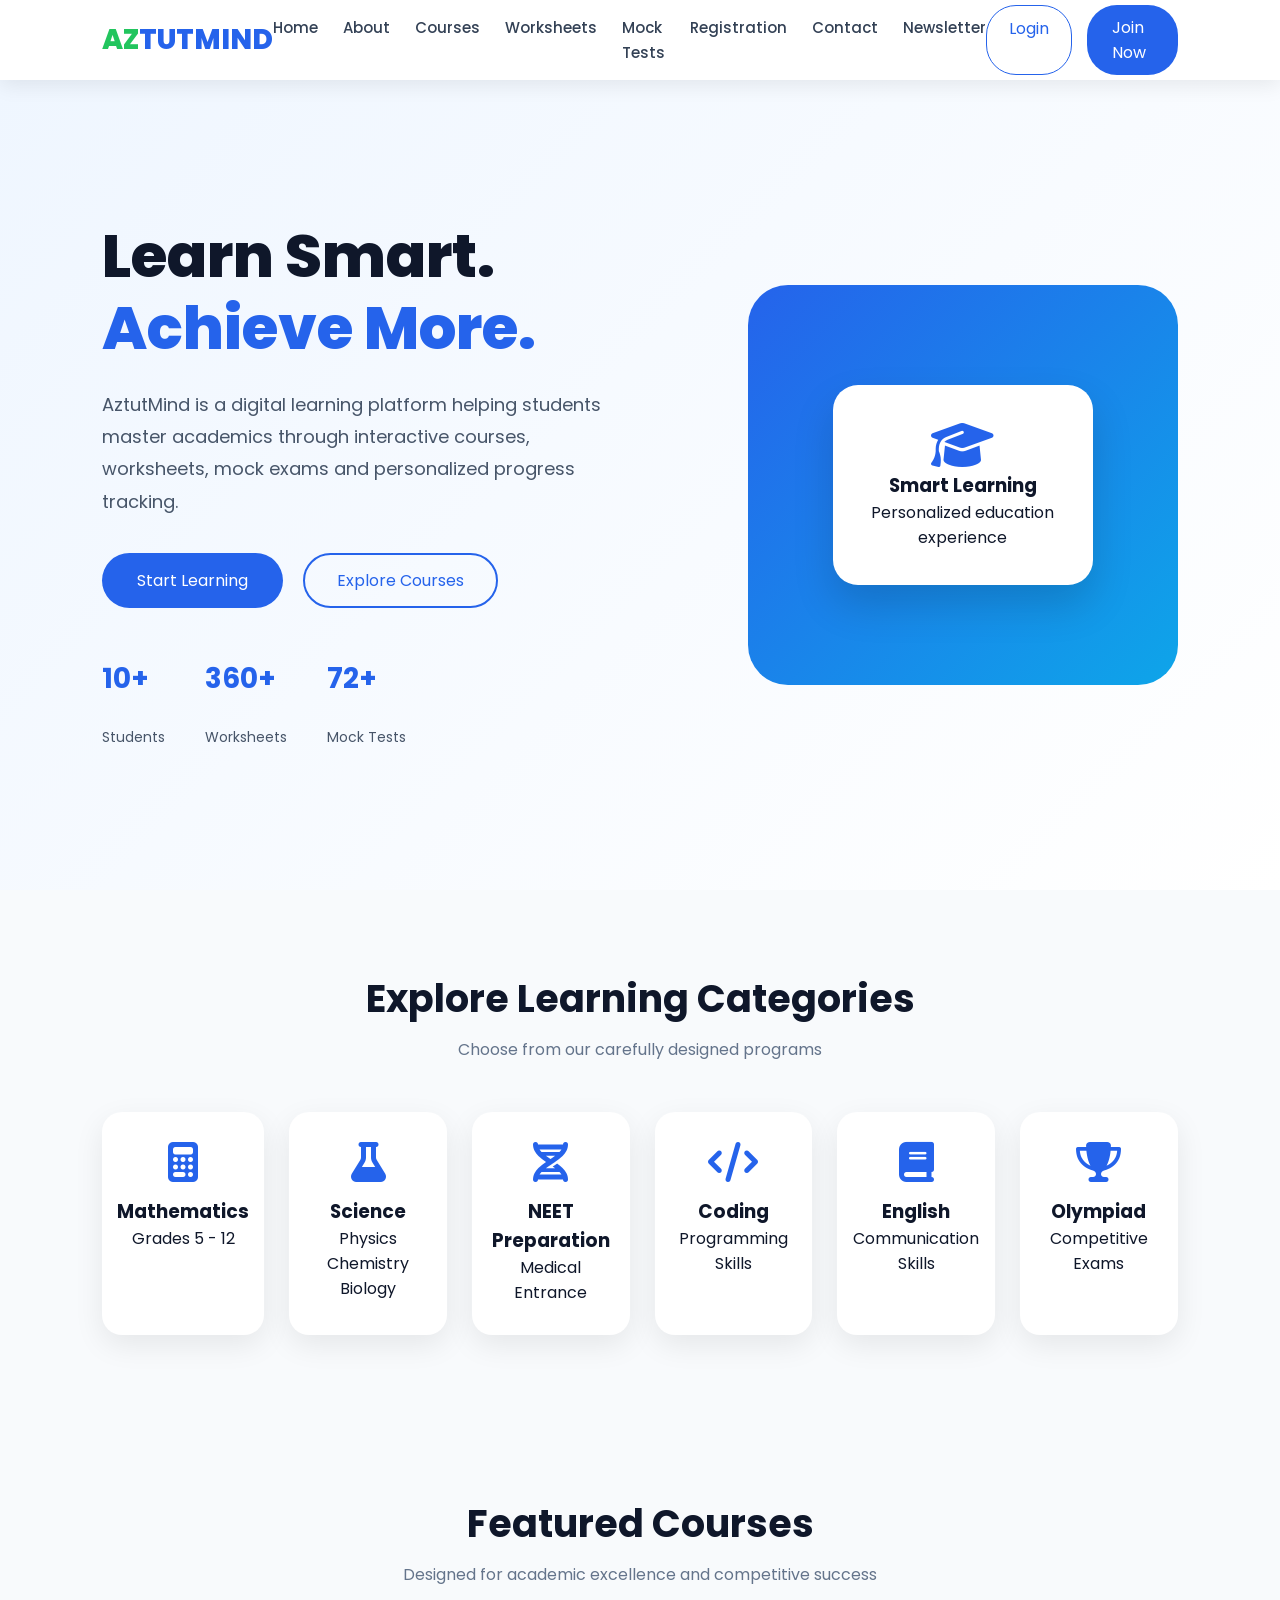
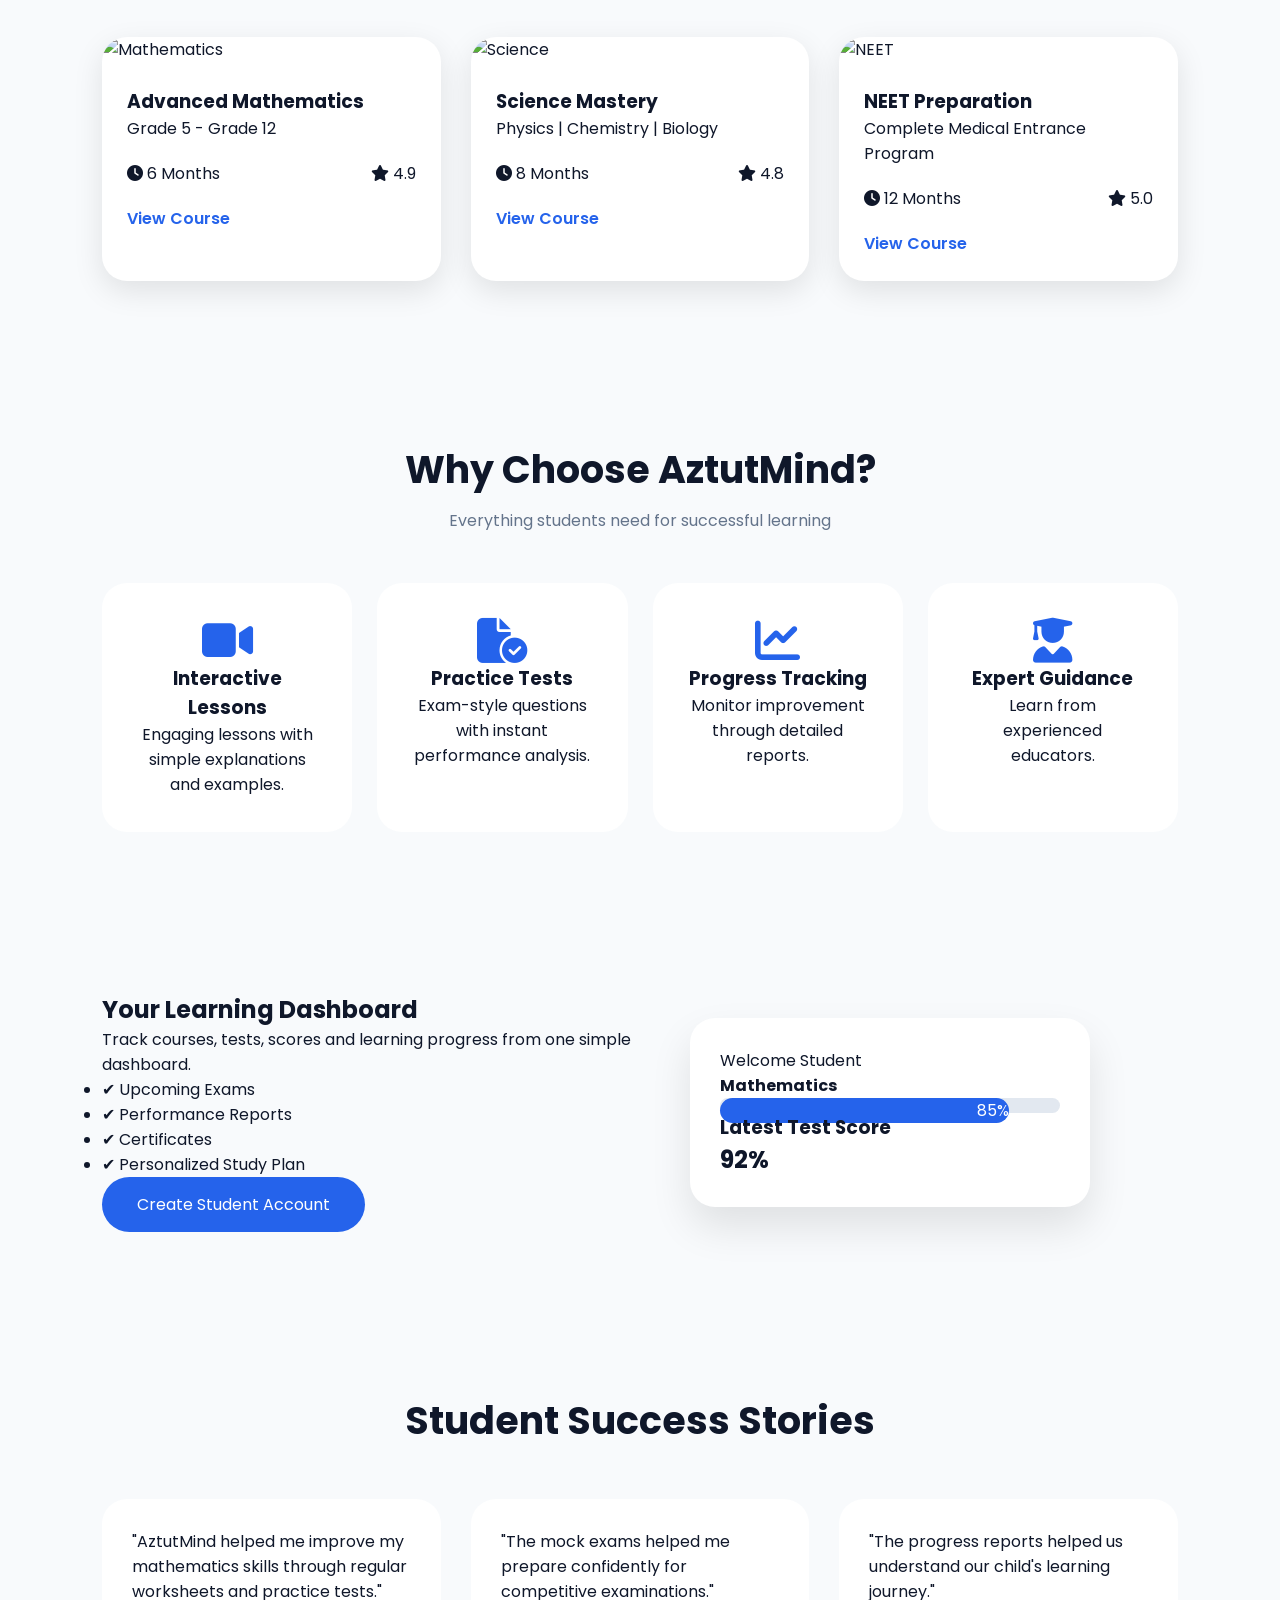
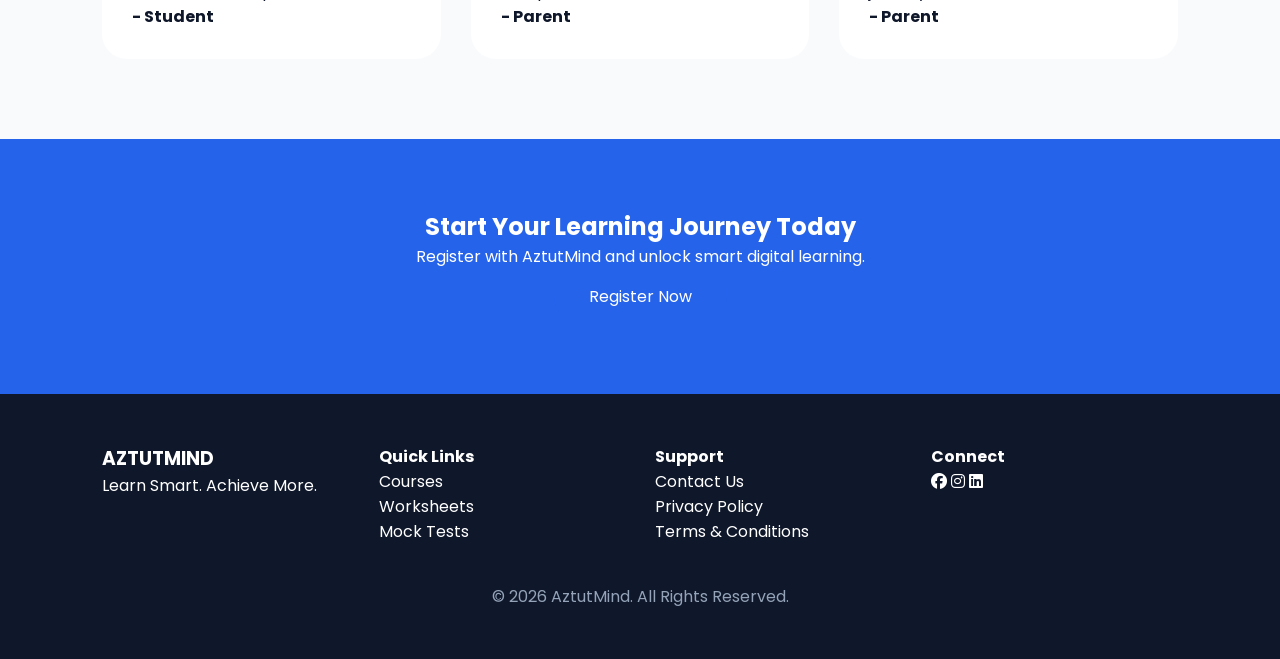
==== index.html @ 38a1284e "Update index.html" ====
<!DOCTYPE html>
<html lang="en">

<head>

<meta charset="UTF-8">
<meta name="viewport" content="width=device-width, initial-scale=1.0">

<title>AztutMind | Learn Smart. Achieve More.</title>

<link rel="stylesheet" href="css/style.css">
<link rel="stylesheet" href="css/responsive.css">

<link href="https://fonts.googleapis.com/css2?family=Poppins:wght@300;400;500;600;700;800&display=swap" rel="stylesheet">

<link rel="stylesheet" 
href="https://cdnjs.cloudflare.com/ajax/libs/font-awesome/6.5.0/css/all.min.css">

</head>


<body>


<!-- ================= NAVIGATION ================= -->


<header class="navbar">

<div class="logo">

<span>AZ</span>TUTMIND

</div>


<nav>

<ul>

<li><a href="index.html">Home</a></li>

<li><a href="about.html">About</a></li>

<li><a href="courses.html">Courses</a></li>

<li><a href="worksheets.html">Worksheets</a></li>

<li><a href="mocktests.html">Mock Tests</a></li>

<li><a href="student_registration_form.html">Registration</a></li>

<li><a href="contact.html">Contact</a></li>

<li><a href="newsletter.html">Newsletter</a></li>

</ul>

</nav>


<div class="nav-buttons">

<a href="login.html" class="login">
Login
</a>

<a href="student_registration_form.html" class="register">
Join Now
</a>

</div>


</header>



<!-- ================= HERO SECTION ================= -->


<section class="hero">


<div class="hero-content">


<h1>

Learn Smart.<br>

<span>Achieve More.</span>

</h1>


<p>

AztutMind is a digital learning platform helping students
master academics through interactive courses, worksheets,
mock exams and personalized progress tracking.

</p>



<div class="hero-buttons">

<a href="student_registration_form.html" class="primary-btn">

Start Learning

</a>


<a href="courses.html" class="secondary-btn">

Explore Courses

</a>


</div>


<div class="achievement">


<div>

<h3>10,000+</h3>

<p>Students</p>

</div>


<div>

<h3>500+</h3>

<p>Worksheets</p>

</div>


<div>

<h3>100+</h3>

<p>Mock Tests</p>

</div>


</div>


</div>



<div class="hero-image">


<div class="student-card">


<i class="fa-solid fa-graduation-cap"></i>

<h3>

Smart Learning

</h3>


<p>

Personalized education experience

</p>


</div>



<div class="circle">


</div>



</div>


</section>





<!-- ================= CATEGORIES ================= -->


<section class="categories">


<div class="section-title">


<h2>

Explore Learning Categories

</h2>


<p>

Choose from our carefully designed programs

</p>


</div>




<div class="category-container">


<div class="category-card">

<i class="fa-solid fa-calculator"></i>

<h3>

Mathematics

</h3>

<p>

Grades 5 - 12

</p>

</div>




<div class="category-card">

<i class="fa-solid fa-flask"></i>

<h3>

Science

</h3>

<p>

Physics Chemistry Biology

</p>

</div>





<div class="category-card">

<i class="fa-solid fa-dna"></i>

<h3>

NEET Preparation

</h3>

<p>

Medical Entrance

</p>

</div>





<div class="category-card">

<i class="fa-solid fa-code"></i>

<h3>

Coding

</h3>

<p>

Programming Skills

</p>

</div>




<div class="category-card">

<i class="fa-solid fa-book"></i>

<h3>

English

</h3>

<p>

Communication Skills

</p>

</div>





<div class="category-card">

<i class="fa-solid fa-trophy"></i>

<h3>

Olympiad

</h3>

<p>

Competitive Exams

</p>

</div>



</div>


</section>


<!-- More sections will continue in Part 2 -->

<script src="js/script.js"></script>

</body>

</html>
<!-- ================= FEATURED COURSES ================= -->


<section class="courses-section">


<div class="section-title">

<h2>
Featured Courses
</h2>

<p>
Designed for academic excellence and competitive success
</p>

</div>



<div class="course-container">



<div class="course-card">


<img src="images/math.jpg" alt="Mathematics">


<div class="course-content">

<h3>
Advanced Mathematics
</h3>

<p>
Grade 5 - Grade 12
</p>


<div class="course-info">

<span>
<i class="fa-solid fa-clock"></i>
6 Months
</span>


<span>
<i class="fa-solid fa-star"></i>
4.9
</span>


</div>


<a href="#" class="course-btn">
View Course
</a>


</div>


</div>





<div class="course-card">


<img src="images/science.jpg" alt="Science">


<div class="course-content">

<h3>
Science Mastery
</h3>

<p>
Physics | Chemistry | Biology
</p>


<div class="course-info">

<span>
<i class="fa-solid fa-clock"></i>
8 Months
</span>


<span>
<i class="fa-solid fa-star"></i>
4.8
</span>


</div>


<a href="#" class="course-btn">
View Course
</a>


</div>


</div>






<div class="course-card">


<img src="images/neet.jpg" alt="NEET">


<div class="course-content">

<h3>
NEET Preparation
</h3>

<p>
Complete Medical Entrance Program
</p>


<div class="course-info">

<span>
<i class="fa-solid fa-clock"></i>
12 Months
</span>


<span>
<i class="fa-solid fa-star"></i>
5.0
</span>


</div>


<a href="#" class="course-btn">
View Course
</a>


</div>


</div>


</div>


</section>





<!-- ================= WHY CHOOSE AZTUTMIND ================= -->


<section class="why-section">


<div class="section-title">

<h2>
Why Choose AztutMind?
</h2>

<p>
Everything students need for successful learning
</p>


</div>



<div class="feature-container">



<div class="feature-card">


<i class="fa-solid fa-video"></i>

<h3>
Interactive Lessons
</h3>

<p>
Engaging lessons with simple explanations and examples.
</p>


</div>





<div class="feature-card">


<i class="fa-solid fa-file-circle-check"></i>

<h3>
Practice Tests
</h3>

<p>
Exam-style questions with instant performance analysis.
</p>


</div>





<div class="feature-card">


<i class="fa-solid fa-chart-line"></i>

<h3>
Progress Tracking
</h3>

<p>
Monitor improvement through detailed reports.
</p>


</div>





<div class="feature-card">


<i class="fa-solid fa-user-graduate"></i>

<h3>
Expert Guidance
</h3>

<p>
Learn from experienced educators.
</p>


</div>



</div>


</section>







<!-- ================= STUDENT DASHBOARD PREVIEW ================= -->


<section class="dashboard-preview">



<div class="dashboard-text">


<h2>
Your Learning Dashboard
</h2>


<p>

Track courses, tests, scores and learning progress
from one simple dashboard.

</p>



<ul>

<li>
✔ Upcoming Exams
</li>

<li>
✔ Performance Reports
</li>

<li>
✔ Certificates
</li>

<li>
✔ Personalized Study Plan
</li>

</ul>


<a href="registration.html" class="primary-btn">

Create Student Account

</a>


</div>





<div class="dashboard-box">


<div class="dashboard-header">

Welcome Student

</div>


<div class="progress-card">


<h4>
Mathematics
</h4>


<div class="progress">

<div class="progress-value">

85%

</div>


</div>


</div>





<div class="score-box">

<h3>
Latest Test Score
</h3>


<h1>
92%
</h1>


</div>


</div>


</section>








<!-- ================= TESTIMONIALS ================= -->


<section class="testimonial-section">


<div class="section-title">


<h2>
Student Success Stories
</h2>


</div>




<div class="testimonial-container">



<div class="testimonial-card">


<p>

"AztutMind helped me improve my mathematics skills
through regular worksheets and practice tests."

</p>


<h4>
- Student
</h4>


</div>




<div class="testimonial-card">


<p>

"The mock exams helped me prepare confidently
for competitive examinations."

</p>


<h4>
- Parent
</h4>


</div>




<div class="testimonial-card">


<p>

"The progress reports helped us understand
our child's learning journey."

</p>


<h4>
- Parent
</h4>


</div>



</div>


</section>







<!-- ================= REGISTRATION CTA ================= -->


<section class="cta-section">


<h2>

Start Your Learning Journey Today

</h2>


<p>

Register with AztutMind and unlock smart digital learning.

</p>


<a href="registration.html" class="primary-btn">

Register Now

</a>


</section>







<!-- ================= FOOTER ================= -->


<footer>


<div class="footer-container">



<div>


<h3>
AZTUTMIND
</h3>


<p>

Learn Smart. Achieve More.

</p>


</div>





<div>


<h4>
Quick Links
</h4>


<p>
Courses
</p>

<p>
Worksheets
</p>

<p>
Mock Tests
</p>


</div>





<div>


<h4>
Support
</h4>


<p>
Contact Us
</p>


<p>
Privacy Policy
</p>


<p>
Terms & Conditions
</p>


</div>





<div>


<h4>
Connect
</h4>


<p>

<i class="fa-brands fa-facebook"></i>

<i class="fa-brands fa-instagram"></i>

<i class="fa-brands fa-linkedin"></i>


</p>


</div>



</div>



<div class="copyright">


© 2026 AztutMind. All Rights Reserved.

</div>


</footer>
---- css/style.css ----
/* ==========================================
   AZTUTMIND PREMIUM WEBSITE STYLE
========================================== */


/* ---------- GLOBAL ---------- */

*{
    margin:0;
    padding:0;
    box-sizing:border-box;
}


body{

    font-family:'Poppins',sans-serif;
    color:#0f172a;
    background:#f8fafc;

}


html{

    scroll-behavior:smooth;

}


a{

    text-decoration:none;

}


img{

    max-width:100%;

}




/* ---------- NAVIGATION ---------- */


.navbar{

    width:100%;
    height:80px;
    background:white;

    display:flex;
    align-items:center;
    justify-content:space-between;

    padding:0 8%;

    position:sticky;
    top:0;

    z-index:1000;

    box-shadow:0 5px 20px rgba(0,0,0,0.08);

}



.logo{

    font-size:28px;
    font-weight:800;

    color:#2563eb;

}


.logo span{

    color:#22c55e;

}




nav ul{

    display:flex;

    gap:25px;

    list-style:none;

}



nav ul li a{

    color:#334155;

    font-size:15px;

    font-weight:500;

    transition:.3s;

}



nav ul li a:hover{

    color:#2563eb;

}



.nav-buttons{

    display:flex;

    gap:15px;

}




.login{

    padding:10px 22px;

    border:1px solid #2563eb;

    border-radius:30px;

    color:#2563eb;

}



.register{

    background:#2563eb;

    color:white;

    padding:10px 25px;

    border-radius:30px;

}




/* ---------- HERO SECTION ---------- */


.hero{

    min-height:90vh;

    display:flex;

    align-items:center;

    justify-content:space-between;

    padding:80px 8%;

    background:

    linear-gradient(135deg,#eff6ff,#ffffff);


}



.hero-content{

    width:50%;

}



.hero-content h1{

    font-size:60px;

    line-height:1.2;

    font-weight:800;

}



.hero-content h1 span{

    color:#2563eb;

}



.hero-content p{

    margin-top:25px;

    font-size:18px;

    line-height:1.8;

    color:#475569;

}



.hero-buttons{

    margin-top:35px;

    display:flex;

    gap:20px;

}



.primary-btn{

    background:#2563eb;

    color:white;

    padding:15px 35px;

    border-radius:35px;

    display:inline-block;

    transition:.3s;

}


.primary-btn:hover{

    transform:translateY(-5px);

}



.secondary-btn{

    border:2px solid #2563eb;

    color:#2563eb;

    padding:13px 32px;

    border-radius:35px;

}




.achievement{

    display:flex;

    gap:40px;

    margin-top:50px;

}



.achievement h3{

    color:#2563eb;

    font-size:28px;

}



.achievement p{

    font-size:14px;

}



.hero-image{

    width:40%;

    height:400px;

    background:

    linear-gradient(135deg,#2563eb,#0ea5e9);

    border-radius:40px;

    position:relative;

    display:flex;

    align-items:center;

    justify-content:center;

}




.student-card{

    background:white;

    padding:35px;

    border-radius:25px;

    width:260px;

    text-align:center;

    box-shadow:

    0 20px 40px rgba(0,0,0,.15);

}



.student-card i{

    font-size:50px;

    color:#2563eb;

}




/* ---------- SECTION COMMON ---------- */


.section-title{

    text-align:center;

    margin-bottom:50px;

}


.section-title h2{

    font-size:38px;

}



.section-title p{

    color:#64748b;

    margin-top:10px;

}




/* ---------- CATEGORIES ---------- */


.categories{

    padding:80px 8%;

}




.category-container{

    display:grid;

    grid-template-columns:repeat(6,1fr);

    gap:25px;

}




.category-card{

    background:white;

    padding:30px 15px;

    text-align:center;

    border-radius:20px;

    box-shadow:

    0 10px 30px rgba(0,0,0,.08);

    transition:.3s;

}



.category-card:hover{

    transform:translateY(-10px);

}



.category-card i{

    font-size:40px;

    color:#2563eb;

    margin-bottom:15px;

}




/* ---------- COURSES ---------- */


.courses-section{

    padding:80px 8%;

}



.course-container{

    display:grid;

    grid-template-columns:repeat(3,1fr);

    gap:30px;

}



.course-card{

    background:white;

    border-radius:25px;

    overflow:hidden;

    box-shadow:0 10px 30px rgba(0,0,0,.1);

}



.course-card img{

    height:220px;

    width:100%;

    object-fit:cover;

}



.course-content{

    padding:25px;

}



.course-info{

    display:flex;

    justify-content:space-between;

    margin:20px 0;

}



.course-btn{

    color:#2563eb;

    font-weight:600;

}





/* ---------- FEATURES ---------- */


.why-section{

    padding:80px 8%;

}



.feature-container{

    display:grid;

    grid-template-columns:repeat(4,1fr);

    gap:25px;

}



.feature-card{

    background:white;

    padding:35px;

    border-radius:25px;

    text-align:center;

}



.feature-card i{

    font-size:45px;

    color:#2563eb;

}



/* ---------- DASHBOARD ---------- */


.dashboard-preview{

    padding:80px 8%;

    display:flex;

    gap:50px;

    align-items:center;

}



.dashboard-text{

    width:50%;

}



.dashboard-box{

    width:400px;

    background:white;

    padding:30px;

    border-radius:25px;

    box-shadow:0 20px 40px rgba(0,0,0,.1);

}



.progress{

    background:#e2e8f0;

    height:15px;

    border-radius:20px;

}


.progress-value{

    width:85%;

    background:#2563eb;

    color:white;

    border-radius:20px;

    text-align:right;

}



/* ---------- TESTIMONIAL ---------- */


.testimonial-section{

    padding:80px 8%;

}



.testimonial-container{

    display:grid;

    grid-template-columns:repeat(3,1fr);

    gap:30px;

}



.testimonial-card{

    background:white;

    padding:30px;

    border-radius:25px;

}




/* ---------- CTA ---------- */


.cta-section{

    padding:70px;

    text-align:center;

    background:#2563eb;

    color:white;

}




/* ---------- FOOTER ---------- */


footer{

    background:#0f172a;

    color:white;

    padding:50px 8%;

}



.footer-container{

    display:grid;

    grid-template-columns:repeat(4,1fr);

    gap:30px;

}



.copyright{

    margin-top:40px;

    text-align:center;

    color:#94a3b8;

}
---- css/responsive.css ----
/* ==========================================
   AZTUTMIND RESPONSIVE DESIGN
========================================== */


/* ---------- TABLETS ---------- */


@media(max-width:1024px){


.navbar{

    padding:0 4%;

}



nav ul{

    gap:15px;

}



.hero{

    padding:60px 5%;

}



.hero-content h1{

    font-size:45px;

}



.category-container{

    grid-template-columns:repeat(3,1fr);

}



.course-container{

    grid-template-columns:repeat(2,1fr);

}



.feature-container{

    grid-template-columns:repeat(2,1fr);

}



.dashboard-preview{

    flex-direction:column;

}



.dashboard-text{

    width:100%;

}



.dashboard-box{

    width:80%;

}



.testimonial-container{

    grid-template-columns:repeat(2,1fr);

}



.footer-container{

    grid-template-columns:repeat(2,1fr);

}



}





/* ---------- MOBILE ---------- */


@media(max-width:768px){



.navbar{

    height:auto;

    padding:20px;

    flex-direction:column;

    gap:20px;

}



nav ul{

    flex-direction:column;

    text-align:center;

}



.nav-buttons{

    width:100%;

    justify-content:center;

}



.hero{

    flex-direction:column;

    text-align:center;

    padding:50px 20px;

}



.hero-content{

    width:100%;

}



.hero-content h1{

    font-size:38px;

}



.hero-content p{

    font-size:16px;

}



.hero-buttons{

    justify-content:center;

    flex-direction:column;

}



.achievement{

    justify-content:center;

    flex-wrap:wrap;

}



.hero-image{

    margin-top:40px;

    width:100%;

    height:350px;

}



.section-title h2{

    font-size:30px;

}



/* Categories */


.categories{

    padding:50px 20px;

}



.category-container{

    grid-template-columns:repeat(2,1fr);

}



.category-card{

    padding:20px 10px;

}





/* Courses */


.courses-section{

    padding:50px 20px;

}



.course-container{

    grid-template-columns:1fr;

}




/* Features */


.why-section{

    padding:50px 20px;

}


.feature-container{

    grid-template-columns:1fr;

}




/* Dashboard */


.dashboard-preview{

    padding:50px 20px;

}



.dashboard-box{

    width:100%;

}




/* Testimonials */


.testimonial-section{

    padding:50px 20px;

}



.testimonial-container{

    grid-template-columns:1fr;

}




/* CTA */


.cta-section{

    padding:50px 20px;

}



.cta-section h2{

    font-size:28px;

}





/* Footer */


footer{

    padding:40px 20px;

}



.footer-container{

    grid-template-columns:1fr;

    text-align:center;

}



}
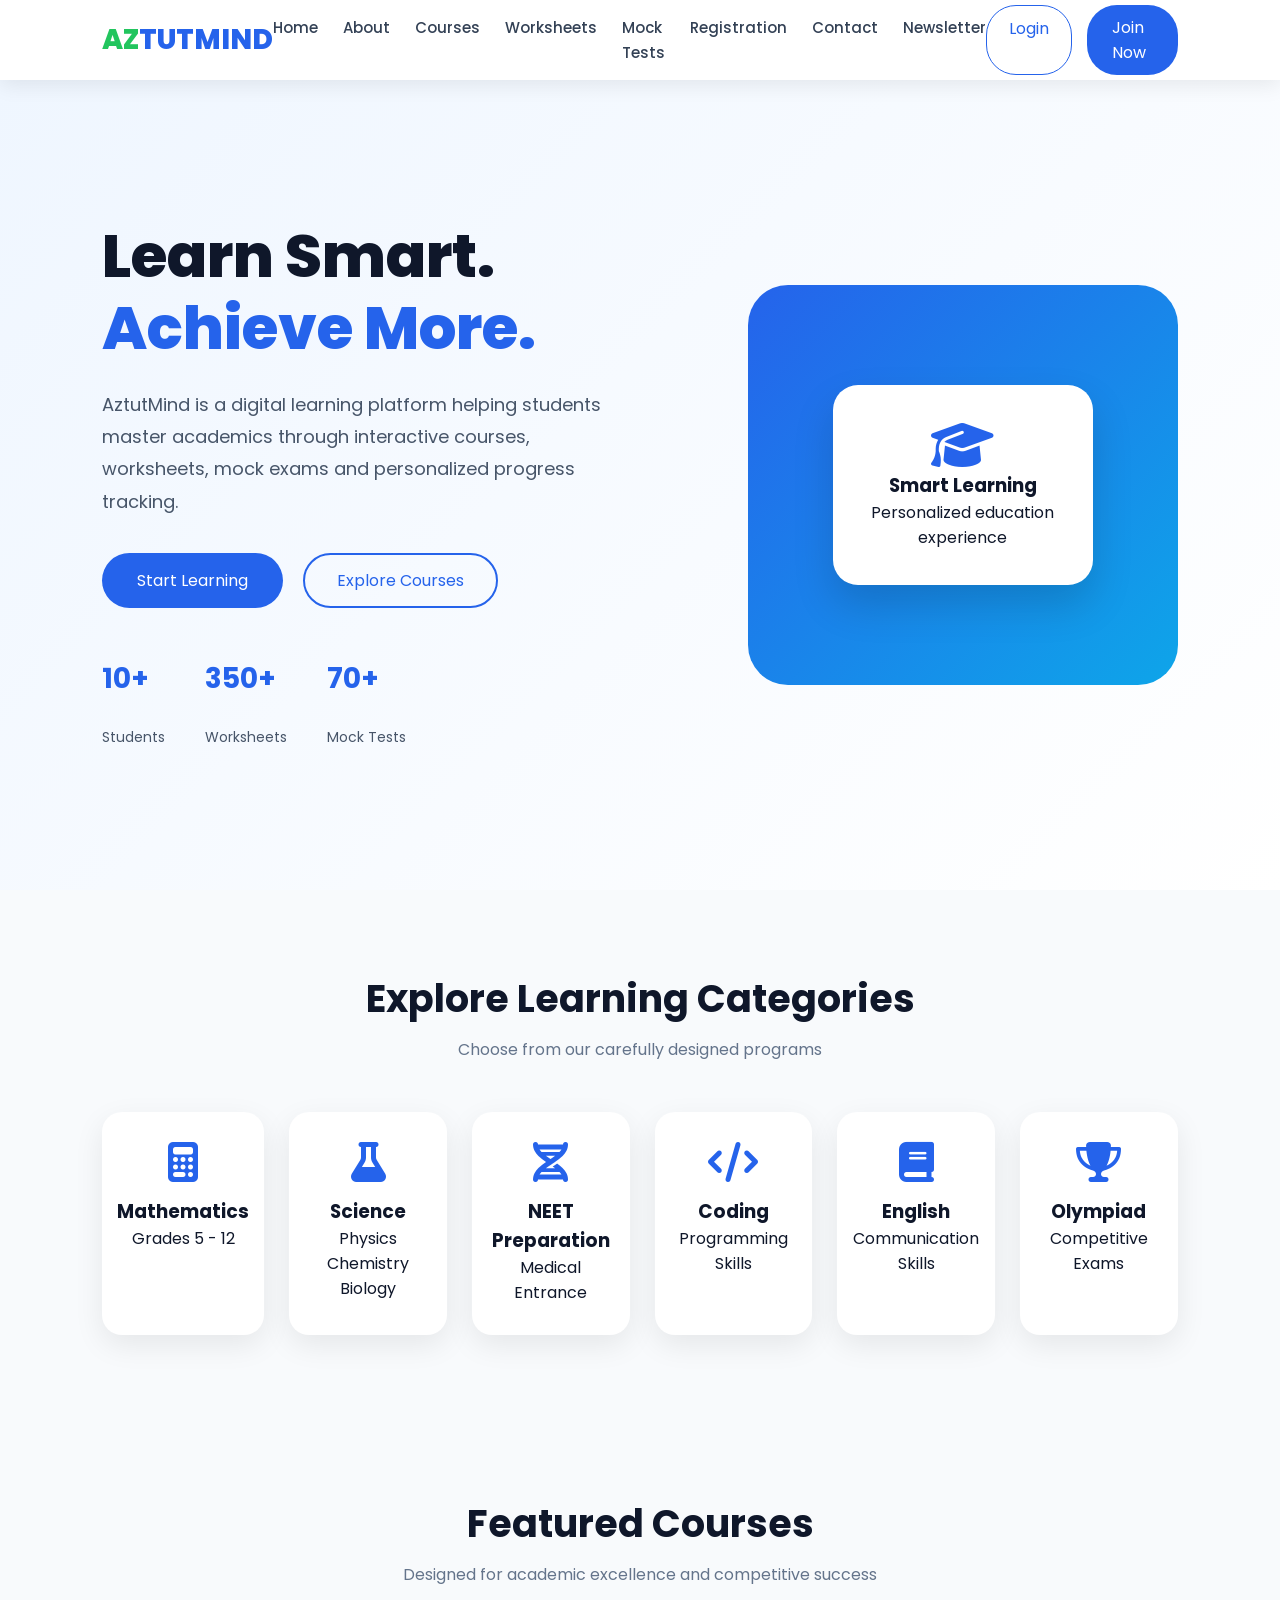
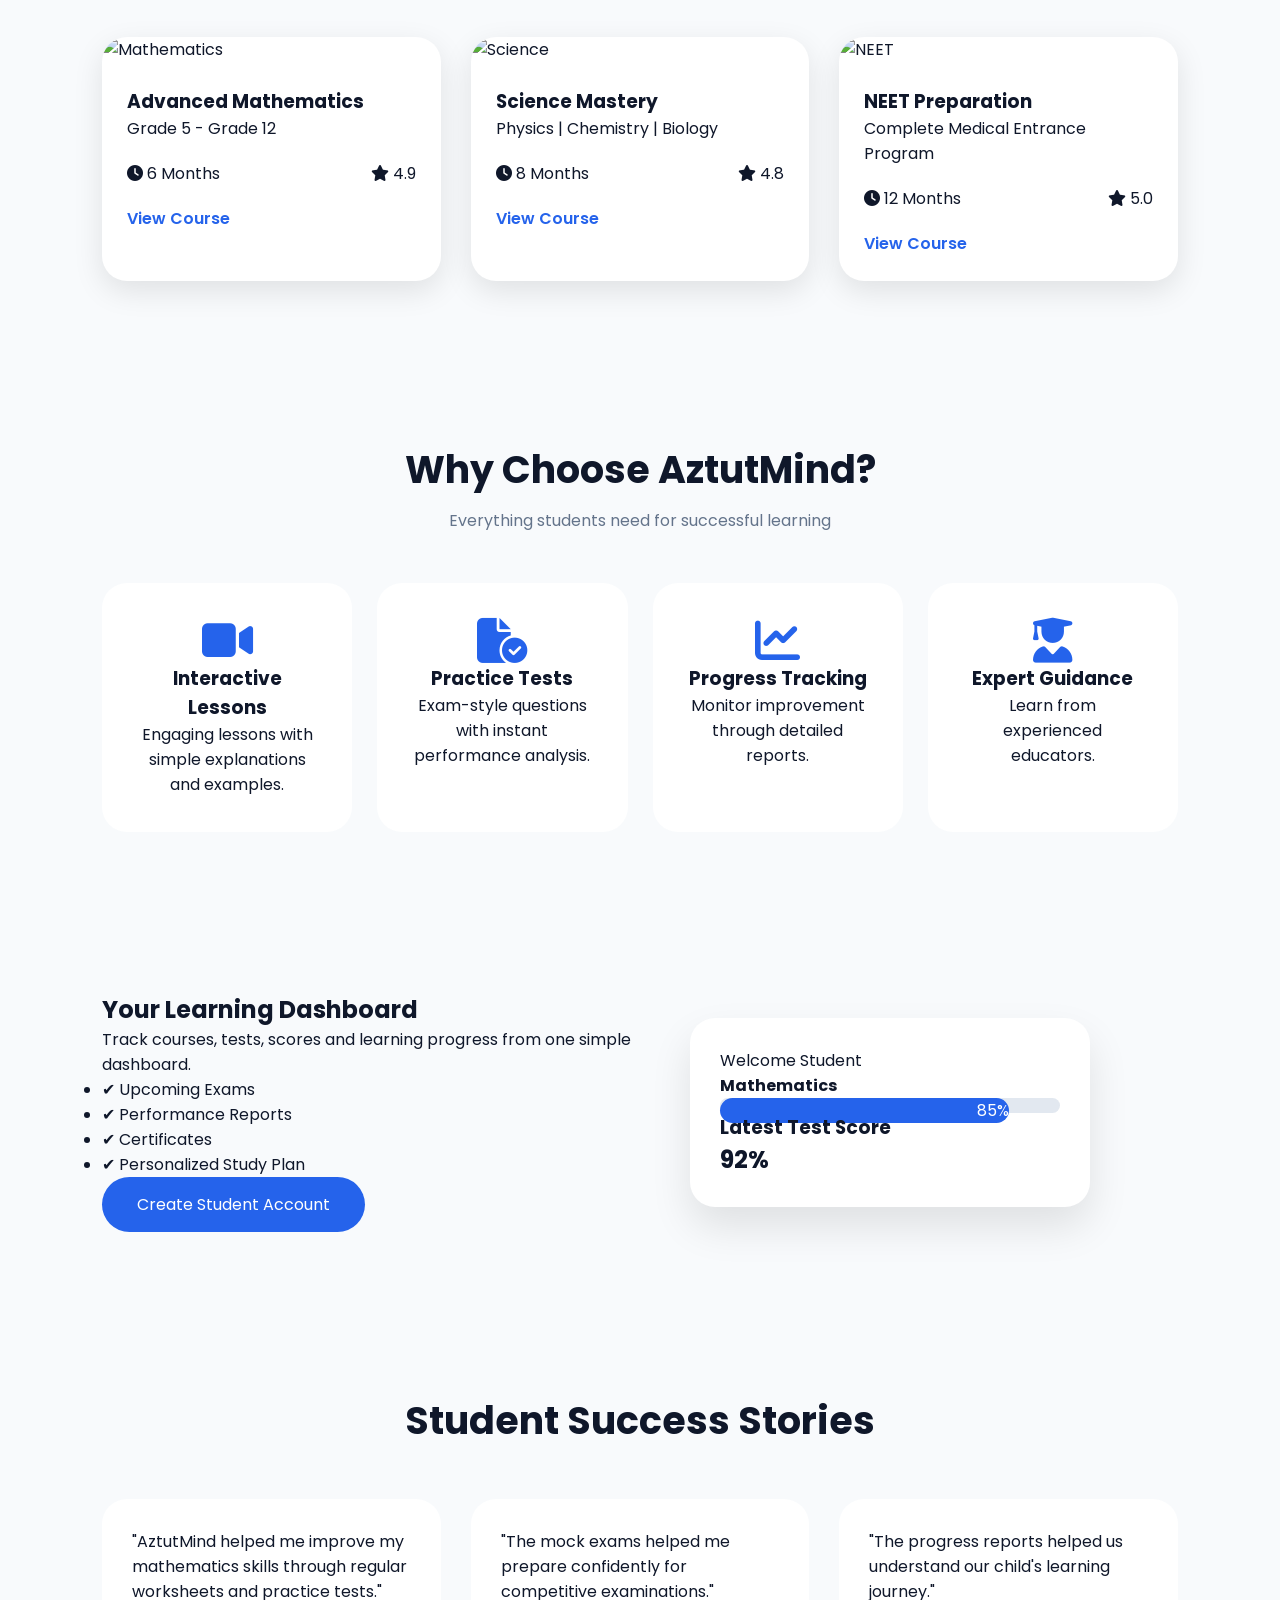
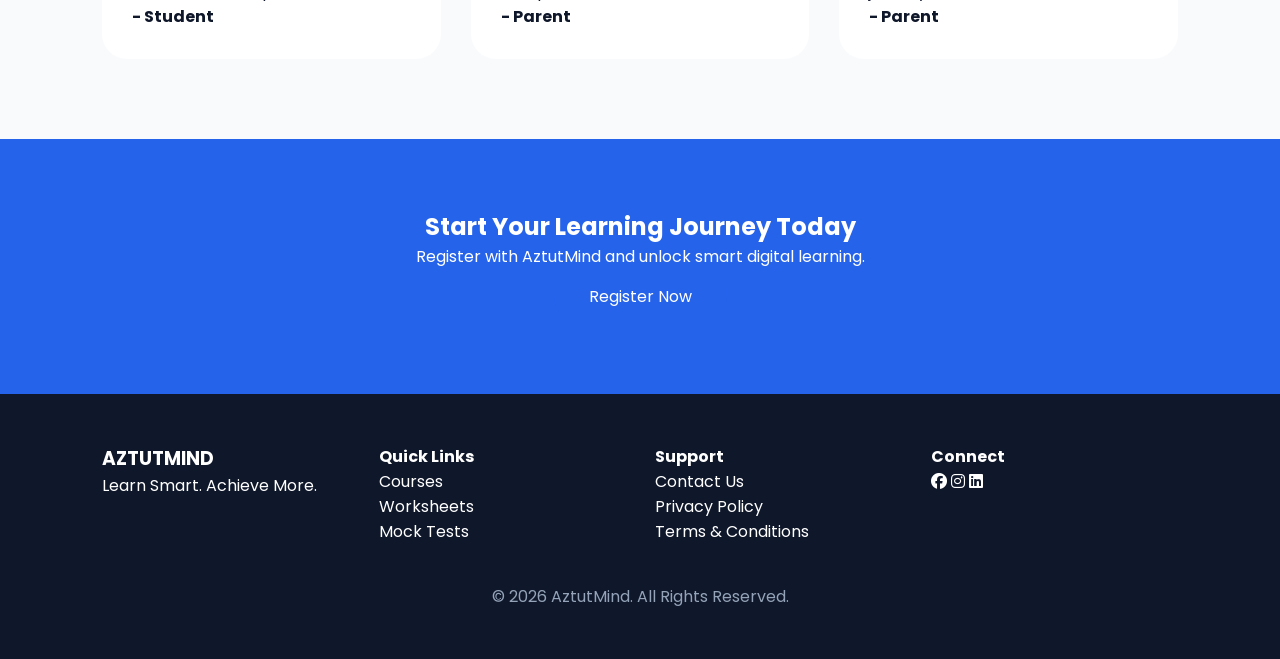
==== commit 8d4d301b: "Update index.html" ====
--- a/index.html
+++ b/index.html
@@ -40,9 +40,9 @@
 
 <li><a href="index.html">Home</a></li>
 
-<li><a href="about.html">About</a></li>
-
-<li><a href="courses.html">Courses</a></li>
+<li><a href="about">About</a></li>
+
+<li><a href="courses_V1.html">Courses</a></li>
 
 <li><a href="worksheets.html">Worksheets</a></li>
 
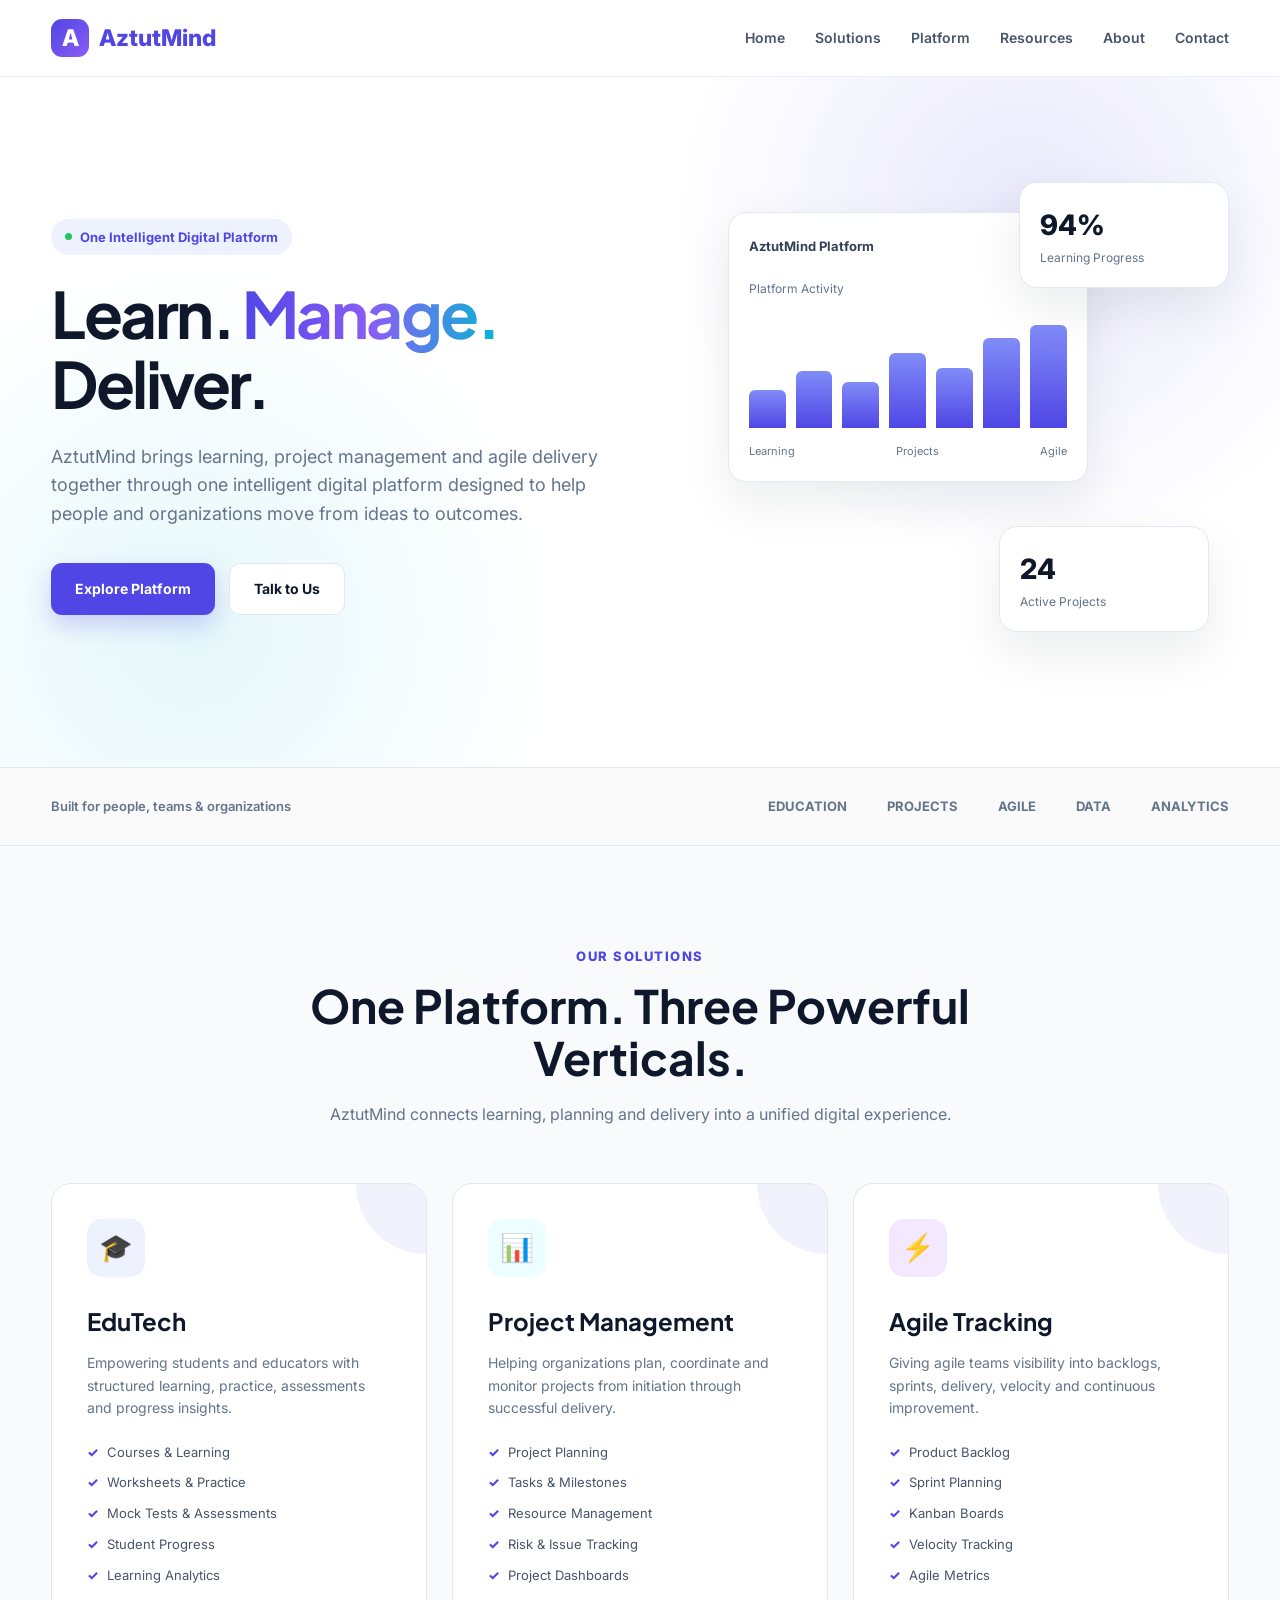
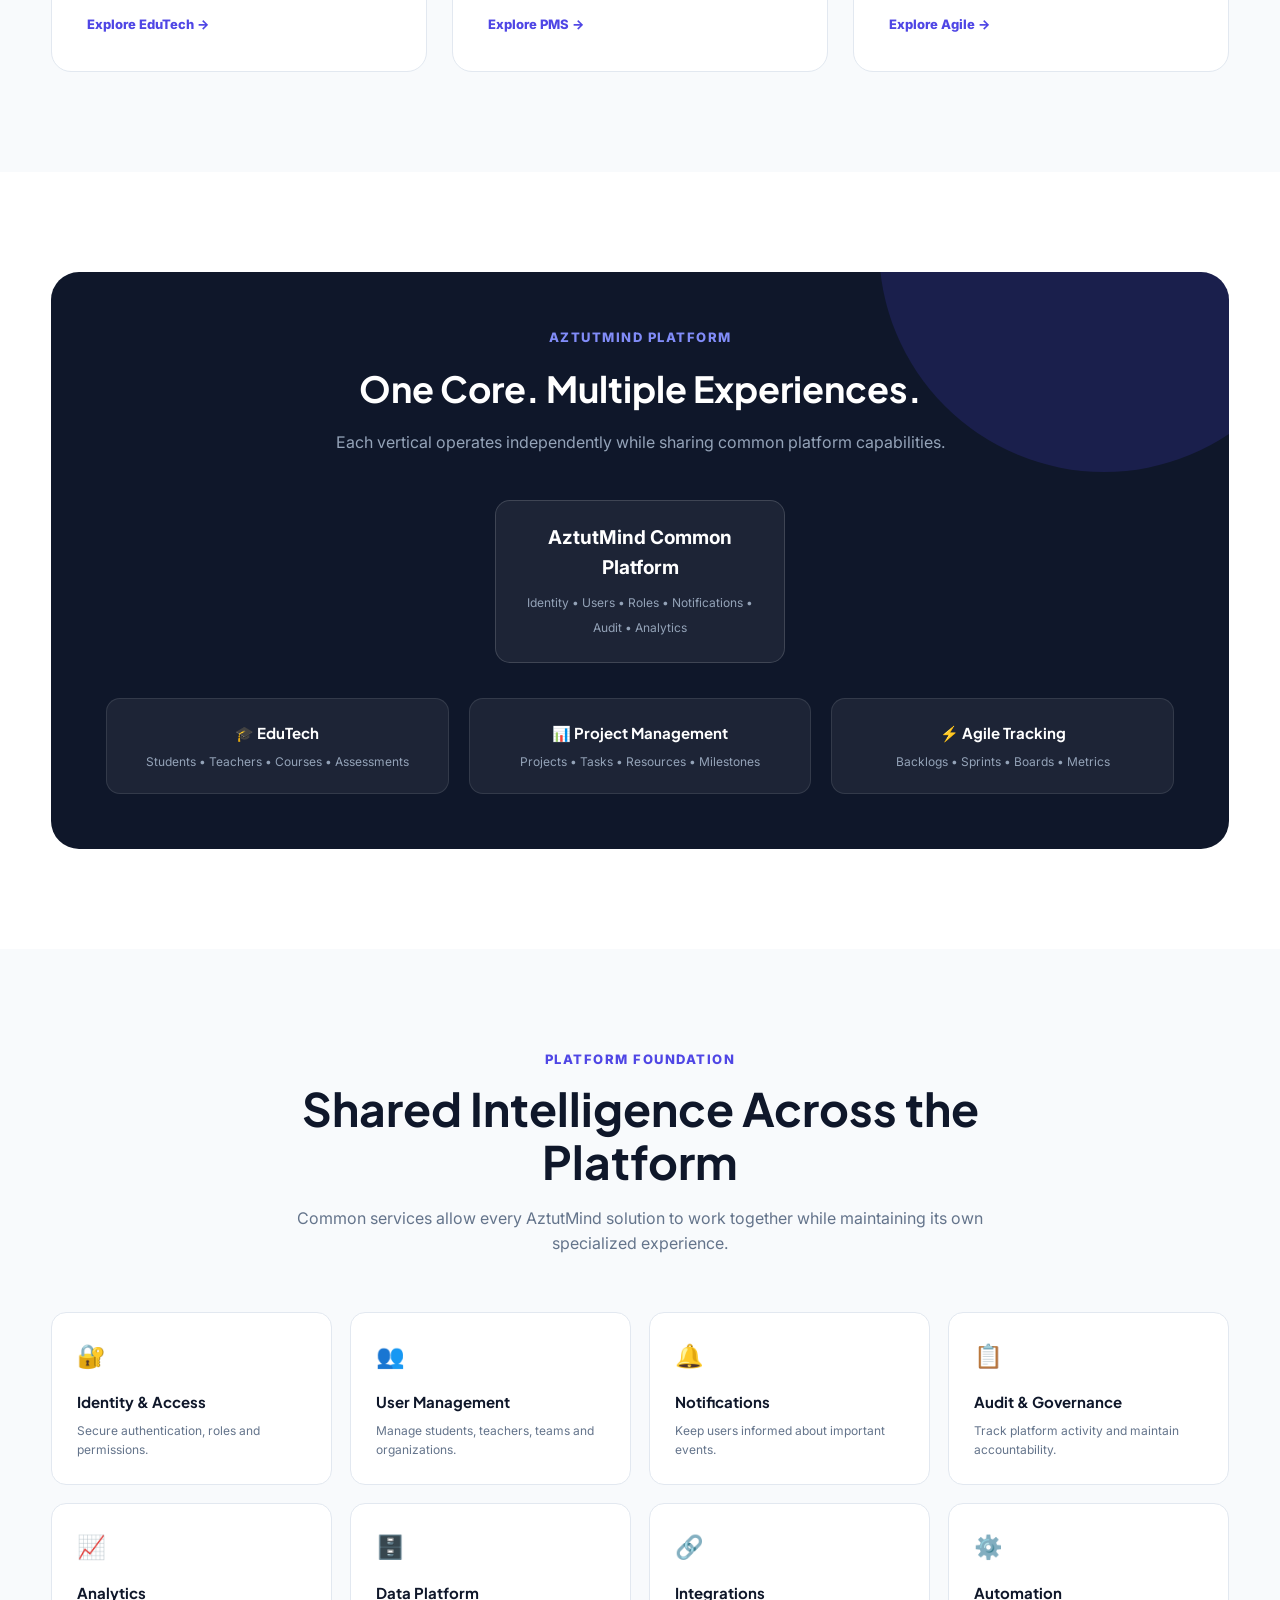
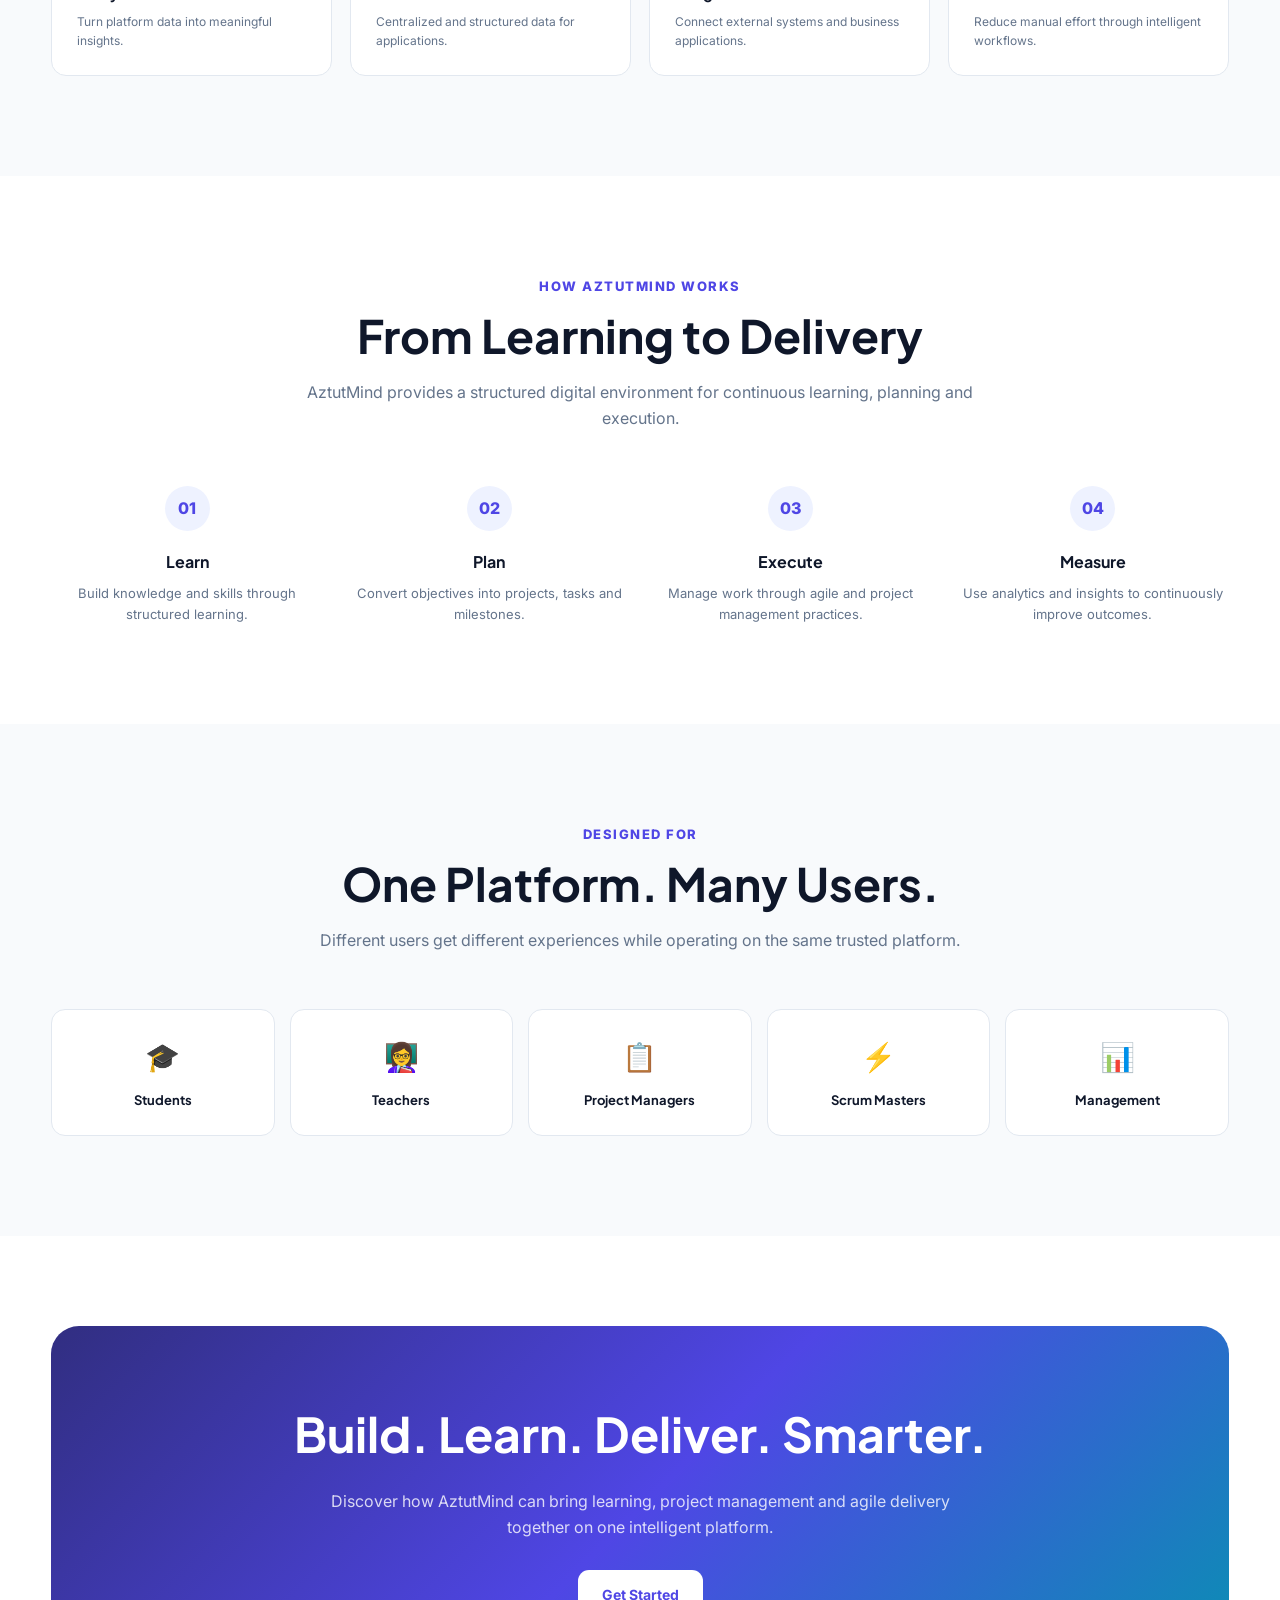
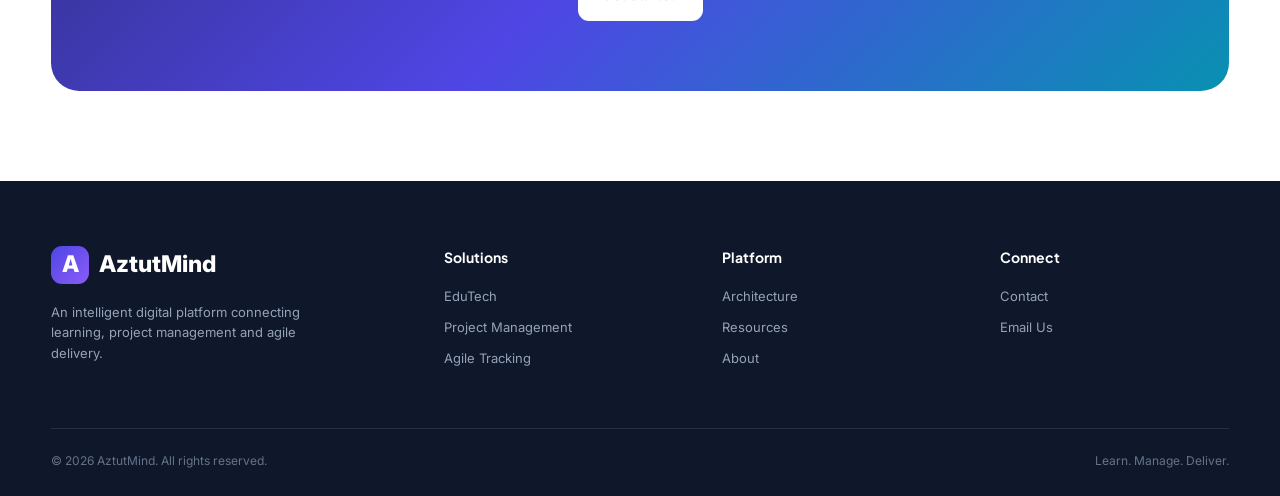
==== commit 54d5dbb4: "Update index.html" ====
--- a/index.html
+++ b/index.html
@@ -1,1041 +1,1753 @@
 <!DOCTYPE html>
 <html lang="en">
-
 <head>
-
 <meta charset="UTF-8">
 <meta name="viewport" content="width=device-width, initial-scale=1.0">
 
-<title>AztutMind | Learn Smart. Achieve More.</title>
-
-<link rel="stylesheet" href="css/style.css">
-<link rel="stylesheet" href="css/responsive.css">
-
-<link href="https://fonts.googleapis.com/css2?family=Poppins:wght@300;400;500;600;700;800&display=swap" rel="stylesheet">
-
-<link rel="stylesheet" 
-href="https://cdnjs.cloudflare.com/ajax/libs/font-awesome/6.5.0/css/all.min.css">
-
+<title>AztutMind | Learn. Manage. Deliver.</title>
+
+<meta name="description"
+      content="AztutMind is an intelligent digital platform for learning, project management and agile delivery.">
+
+<link rel="preconnect" href="https://fonts.googleapis.com">
+<link rel="preconnect" href="https://fonts.gstatic.com" crossorigin>
+
+<link href="https://fonts.googleapis.com/css2?family=Inter:wght@400;500;600;700;800&family=Plus+Jakarta+Sans:wght@500;600;700;800&display=swap"
+      rel="stylesheet">
+<nav>
+
+<ul>
+
+</ul>
+
+</nav>
+<style>
+
+:root {
+    --primary: #4f46e5;
+    --primary-dark: #3730a3;
+    --secondary: #06b6d4;
+    --accent: #8b5cf6;
+
+    --dark: #0f172a;
+    --dark-2: #1e293b;
+
+    --text: #334155;
+    --muted: #64748b;
+
+    --light: #f8fafc;
+    --white: #ffffff;
+
+    --border: #e2e8f0;
+
+    --shadow: 0 20px 50px rgba(15, 23, 42, 0.08);
+    --radius: 20px;
+}
+
+* {
+    margin: 0;
+    padding: 0;
+    box-sizing: border-box;
+}
+
+html {
+    scroll-behavior: smooth;
+}
+
+body {
+    font-family: "Inter", sans-serif;
+    color: var(--text);
+    background: var(--white);
+    line-height: 1.6;
+}
+
+h1,
+h2,
+h3,
+h4 {
+    font-family: "Plus Jakarta Sans", sans-serif;
+    color: var(--dark);
+}
+
+a {
+    text-decoration: none;
+    color: inherit;
+}
+
+.container {
+    width: min(1180px, 92%);
+    margin: auto;
+}
+
+/* =========================
+   NAVBAR
+========================= */
+
+.navbar {
+    position: sticky;
+    top: 0;
+    z-index: 1000;
+    background: rgba(255,255,255,0.92);
+    backdrop-filter: blur(15px);
+    border-bottom: 1px solid rgba(226,232,240,0.7);
+}
+
+.nav-inner {
+    height: 76px;
+    display: flex;
+    align-items: center;
+    justify-content: space-between;
+}
+
+.logo {
+    display: flex;
+    align-items: center;
+    gap: 10px;
+    font-size: 23px;
+    font-weight: 800;
+    color: var(--dark);
+}
+
+.logo-mark {
+    width: 38px;
+    height: 38px;
+    border-radius: 11px;
+    background: linear-gradient(135deg, var(--primary), var(--accent));
+    color: white;
+    display: flex;
+    align-items: center;
+    justify-content: center;
+    font-weight: 800;
+}
+
+.logo span {
+    color: var(--primary);
+}
+
+.nav-links {
+    display: flex;
+    align-items: center;
+    gap: 30px;
+}
+
+.nav-links a {
+    font-size: 14px;
+    font-weight: 600;
+    color: #475569;
+    transition: 0.2s;
+}
+
+.nav-links a:hover {
+    color: var(--primary);
+}
+
+.nav-button {
+    padding: 11px 20px;
+    background: var(--primary);
+    color: white !important;
+    border-radius: 10px;
+}
+
+.menu-btn {
+    display: none;
+    font-size: 26px;
+    cursor: pointer;
+}
+
+/* =========================
+   HERO
+========================= */
+
+.hero {
+    position: relative;
+    overflow: hidden;
+    padding: 105px 0 115px;
+    background:
+        radial-gradient(circle at 80% 20%, rgba(79,70,229,0.12), transparent 30%),
+        radial-gradient(circle at 15% 80%, rgba(6,182,212,0.10), transparent 30%),
+        #ffffff;
+}
+
+.hero-grid {
+    display: grid;
+    grid-template-columns: 1.05fr 0.95fr;
+    gap: 70px;
+    align-items: center;
+}
+
+.badge {
+    display: inline-flex;
+    align-items: center;
+    gap: 8px;
+    padding: 8px 14px;
+    border-radius: 30px;
+    background: #eef2ff;
+    color: var(--primary);
+    font-size: 13px;
+    font-weight: 700;
+    margin-bottom: 24px;
+}
+
+.badge-dot {
+    width: 7px;
+    height: 7px;
+    background: #22c55e;
+    border-radius: 50%;
+}
+
+.hero h1 {
+    font-size: clamp(44px, 5vw, 68px);
+    line-height: 1.08;
+    letter-spacing: -2.5px;
+    margin-bottom: 25px;
+}
+
+.hero h1 span {
+    background: linear-gradient(
+        90deg,
+        var(--primary),
+        var(--accent),
+        var(--secondary)
+    );
+    -webkit-background-clip: text;
+    -webkit-text-fill-color: transparent;
+}
+
+.hero-text {
+    font-size: 18px;
+    color: var(--muted);
+    max-width: 620px;
+    margin-bottom: 34px;
+}
+
+.hero-actions {
+    display: flex;
+    gap: 14px;
+    flex-wrap: wrap;
+}
+
+.btn {
+    display: inline-flex;
+    align-items: center;
+    justify-content: center;
+    padding: 14px 24px;
+    border-radius: 11px;
+    font-weight: 700;
+    font-size: 14px;
+    transition: 0.25s;
+}
+
+.btn-primary {
+    background: var(--primary);
+    color: white;
+    box-shadow: 0 10px 25px rgba(79,70,229,0.25);
+}
+
+.btn-primary:hover {
+    transform: translateY(-2px);
+    background: var(--primary-dark);
+}
+
+.btn-outline {
+    border: 1px solid var(--border);
+    color: var(--dark);
+    background: white;
+}
+
+.btn-outline:hover {
+    border-color: var(--primary);
+    color: var(--primary);
+}
+
+/* =========================
+   PLATFORM VISUAL
+========================= */
+
+.platform-visual {
+    position: relative;
+    min-height: 470px;
+}
+
+.dashboard-card {
+    position: absolute;
+    width: 360px;
+    background: white;
+    border: 1px solid var(--border);
+    border-radius: 18px;
+    padding: 20px;
+    box-shadow: var(--shadow);
+}
+
+.main-dashboard {
+    top: 30px;
+    left: 25px;
+    z-index: 3;
+}
+
+.small-card {
+    width: 210px;
+    z-index: 4;
+}
+
+.card-one {
+    top: 0;
+    right: 0;
+}
+
+.card-two {
+    bottom: 20px;
+    right: 20px;
+}
+
+.dashboard-header {
+    display: flex;
+    justify-content: space-between;
+    align-items: center;
+    margin-bottom: 20px;
+}
+
+.dashboard-title {
+    font-size: 13px;
+    font-weight: 700;
+}
+
+.status {
+    font-size: 10px;
+    background: #dcfce7;
+    color: #15803d;
+    padding: 5px 8px;
+    border-radius: 20px;
+}
+
+.chart {
+    height: 130px;
+    display: flex;
+    align-items: end;
+    gap: 10px;
+    padding-top: 20px;
+}
+
+.bar {
+    flex: 1;
+    border-radius: 6px 6px 0 0;
+    background: linear-gradient(to top, var(--primary), #818cf8);
+}
+
+.bar:nth-child(1) { height: 35%; }
+.bar:nth-child(2) { height: 52%; }
+.bar:nth-child(3) { height: 42%; }
+.bar:nth-child(4) { height: 68%; }
+.bar:nth-child(5) { height: 55%; }
+.bar:nth-child(6) { height: 82%; }
+.bar:nth-child(7) { height: 94%; }
+
+.mini-number {
+    font-size: 28px;
+    font-weight: 800;
+    color: var(--dark);
+}
+
+.mini-label {
+    font-size: 12px;
+    color: var(--muted);
+}
+
+/* =========================
+   TRUST STRIP
+========================= */
+
+.trust {
+    border-top: 1px solid var(--border);
+    border-bottom: 1px solid var(--border);
+    padding: 28px 0;
+    background: #fafafa;
+}
+
+.trust-content {
+    display: flex;
+    align-items: center;
+    justify-content: space-between;
+    gap: 20px;
+}
+
+.trust-text {
+    color: var(--muted);
+    font-size: 13px;
+    font-weight: 600;
+}
+
+.trust-items {
+    display: flex;
+    gap: 40px;
+    color: #64748b;
+    font-size: 13px;
+    font-weight: 700;
+}
+
+/* =========================
+   SECTION
+========================= */
+
+.section {
+    padding: 100px 0;
+}
+
+.section-header {
+    max-width: 720px;
+    margin: 0 auto 55px;
+    text-align: center;
+}
+
+.section-label {
+    color: var(--primary);
+    font-size: 13px;
+    font-weight: 800;
+    text-transform: uppercase;
+    letter-spacing: 1.5px;
+    margin-bottom: 12px;
+}
+
+.section-header h2 {
+    font-size: clamp(32px, 4vw, 46px);
+    line-height: 1.15;
+    margin-bottom: 18px;
+}
+
+.section-header p {
+    color: var(--muted);
+    font-size: 16px;
+}
+
+/* =========================
+   THREE VERTICALS
+========================= */
+
+.verticals {
+    background: var(--light);
+}
+
+.vertical-grid {
+    display: grid;
+    grid-template-columns: repeat(3, 1fr);
+    gap: 25px;
+}
+
+.vertical-card {
+    position: relative;
+    background: white;
+    border: 1px solid var(--border);
+    border-radius: var(--radius);
+    padding: 35px;
+    transition: 0.3s;
+    overflow: hidden;
+}
+
+.vertical-card:hover {
+    transform: translateY(-8px);
+    box-shadow: var(--shadow);
+}
+
+.vertical-card::after {
+    content: "";
+    position: absolute;
+    width: 140px;
+    height: 140px;
+    border-radius: 50%;
+    right: -70px;
+    top: -70px;
+    background: rgba(79,70,229,0.07);
+}
+
+.vertical-icon {
+    width: 58px;
+    height: 58px;
+    border-radius: 15px;
+    display: flex;
+    align-items: center;
+    justify-content: center;
+    font-size: 27px;
+    margin-bottom: 25px;
+}
+
+.edu-icon {
+    background: #eef2ff;
+}
+
+.pms-icon {
+    background: #ecfeff;
+}
+
+.agile-icon {
+    background: #f3e8ff;
+}
+
+.vertical-card h3 {
+    font-size: 24px;
+    margin-bottom: 12px;
+}
+
+.vertical-card p {
+    color: var(--muted);
+    font-size: 14px;
+    margin-bottom: 22px;
+}
+
+.vertical-list {
+    list-style: none;
+    margin-bottom: 25px;
+}
+
+.vertical-list li {
+    font-size: 13px;
+    margin: 10px 0;
+    color: #475569;
+}
+
+.vertical-list li::before {
+    content: "✓";
+    color: var(--primary);
+    font-weight: 800;
+    margin-right: 9px;
+}
+
+.learn-more {
+    color: var(--primary);
+    font-size: 13px;
+    font-weight: 800;
+}
+
+/* =========================
+   PLATFORM ARCHITECTURE
+========================= */
+
+.architecture {
+    background: white;
+}
+
+.architecture-box {
+    background: #0f172a;
+    border-radius: 28px;
+    padding: 55px;
+    color: white;
+    position: relative;
+    overflow: hidden;
+}
+
+.architecture-box::before {
+    content: "";
+    position: absolute;
+    width: 450px;
+    height: 450px;
+    border-radius: 50%;
+    background: rgba(79,70,229,0.18);
+    top: -250px;
+    right: -100px;
+}
+
+.architecture-header {
+    text-align: center;
+    position: relative;
+    z-index: 2;
+    margin-bottom: 45px;
+}
+
+.architecture-header h2 {
+    color: white;
+    font-size: 36px;
+    margin-bottom: 12px;
+}
+
+.architecture-header p {
+    color: #94a3b8;
+}
+
+.architecture-core {
+    width: 290px;
+    margin: 0 auto 35px;
+    text-align: center;
+    padding: 22px;
+    border: 1px solid rgba(255,255,255,0.15);
+    background: rgba(255,255,255,0.06);
+    border-radius: 15px;
+}
+
+.architecture-core strong {
+    display: block;
+    font-size: 19px;
+    margin-bottom: 5px;
+}
+
+.architecture-core span {
+    font-size: 12px;
+    color: #94a3b8;
+}
+
+.architecture-lines {
+    display: grid;
+    grid-template-columns: repeat(3, 1fr);
+    gap: 20px;
+}
+
+.arch-box {
+    text-align: center;
+    padding: 22px;
+    border-radius: 14px;
+    background: rgba(255,255,255,0.06);
+    border: 1px solid rgba(255,255,255,0.1);
+}
+
+.arch-box h4 {
+    color: white;
+    font-size: 15px;
+    margin-bottom: 7px;
+}
+
+.arch-box p {
+    color: #94a3b8;
+    font-size: 12px;
+}
+
+/* =========================
+   COMMON PLATFORM SERVICES
+========================= */
+
+.services {
+    background: #f8fafc;
+}
+
+.service-grid {
+    display: grid;
+    grid-template-columns: repeat(4, 1fr);
+    gap: 18px;
+}
+
+.service-card {
+    padding: 25px;
+    background: white;
+    border: 1px solid var(--border);
+    border-radius: 15px;
+}
+
+.service-icon {
+    font-size: 23px;
+    margin-bottom: 15px;
+}
+
+.service-card h4 {
+    font-size: 15px;
+    margin-bottom: 7px;
+}
+
+.service-card p {
+    font-size: 12px;
+    color: var(--muted);
+}
+
+/* =========================
+   HOW IT WORKS
+========================= */
+
+.process-grid {
+    display: grid;
+    grid-template-columns: repeat(4, 1fr);
+    gap: 30px;
+}
+
+.process {
+    position: relative;
+    text-align: center;
+}
+
+.process-number {
+    width: 45px;
+    height: 45px;
+    border-radius: 50%;
+    background: #eef2ff;
+    color: var(--primary);
+    display: flex;
+    align-items: center;
+    justify-content: center;
+    margin: 0 auto 18px;
+    font-weight: 800;
+}
+
+.process h4 {
+    font-size: 16px;
+    margin-bottom: 8px;
+}
+
+.process p {
+    font-size: 13px;
+    color: var(--muted);
+}
+
+/* =========================
+   AUDIENCE
+========================= */
+
+.audience {
+    background: var(--light);
+}
+
+.audience-grid {
+    display: grid;
+    grid-template-columns: repeat(5, 1fr);
+    gap: 15px;
+}
+
+.audience-card {
+    background: white;
+    padding: 25px 15px;
+    border-radius: 14px;
+    text-align: center;
+    border: 1px solid var(--border);
+}
+
+.audience-card div {
+    font-size: 28px;
+    margin-bottom: 10px;
+}
+
+.audience-card h4 {
+    font-size: 13px;
+}
+
+/* =========================
+   CTA
+========================= */
+
+.cta {
+    padding: 90px 0;
+}
+
+.cta-box {
+    background:
+        linear-gradient(
+            135deg,
+            #312e81,
+            #4f46e5,
+            #0891b2
+        );
+    border-radius: 28px;
+    padding: 70px 50px;
+    text-align: center;
+    color: white;
+}
+
+.cta-box h2 {
+    color: white;
+    font-size: clamp(32px, 4vw, 48px);
+    margin-bottom: 16px;
+}
+
+.cta-box p {
+    color: rgba(255,255,255,0.8);
+    max-width: 650px;
+    margin: auto auto 30px;
+}
+
+.cta-box .btn {
+    background: white;
+    color: var(--primary);
+}
+
+/* =========================
+   FOOTER
+========================= */
+
+footer {
+    background: #0f172a;
+    color: white;
+    padding: 65px 0 25px;
+}
+
+.footer-grid {
+    display: grid;
+    grid-template-columns: 1.5fr repeat(3, 1fr);
+    gap: 50px;
+    margin-bottom: 50px;
+}
+
+.footer-brand p {
+    color: #94a3b8;
+    font-size: 13px;
+    max-width: 300px;
+    margin-top: 18px;
+}
+
+.footer-column h4 {
+    color: white;
+    font-size: 14px;
+    margin-bottom: 18px;
+}
+
+.footer-column a {
+    display: block;
+    color: #94a3b8;
+    font-size: 13px;
+    margin: 10px 0;
+}
+
+.footer-column a:hover {
+    color: white;
+}
+
+.footer-bottom {
+    border-top: 1px solid rgba(255,255,255,0.1);
+    padding-top: 22px;
+    color: #64748b;
+    font-size: 12px;
+    display: flex;
+    justify-content: space-between;
+}
+
+/* =========================
+   RESPONSIVE
+========================= */
+
+@media(max-width: 900px) {
+
+    .nav-links {
+        display: none;
+        position: absolute;
+        top: 76px;
+        left: 0;
+        right: 0;
+        background: white;
+        padding: 25px;
+        flex-direction: column;
+        border-bottom: 1px solid var(--border);
+    }
+
+    .nav-links.active {
+        display: flex;
+    }
+
+    .menu-btn {
+        display: block;
+    }
+
+    .hero-grid {
+        grid-template-columns: 1fr;
+    }
+
+    .platform-visual {
+        max-width: 600px;
+        margin: auto;
+        width: 100%;
+    }
+
+    .vertical-grid {
+        grid-template-columns: 1fr;
+    }
+
+    .service-grid {
+        grid-template-columns: repeat(2, 1fr);
+    }
+
+    .process-grid {
+        grid-template-columns: repeat(2, 1fr);
+    }
+
+    .audience-grid {
+        grid-template-columns: repeat(3, 1fr);
+    }
+
+    .footer-grid {
+        grid-template-columns: repeat(2, 1fr);
+    }
+
+}
+
+@media(max-width: 600px) {
+
+    .hero {
+        padding: 75px 0;
+    }
+
+    .hero h1 {
+        font-size: 43px;
+    }
+
+    .platform-visual {
+        min-height: 400px;
+    }
+
+    .dashboard-card {
+        width: 280px;
+    }
+
+    .main-dashboard {
+        left: 0;
+    }
+
+    .small-card {
+        width: 170px;
+    }
+
+    .trust-content {
+        flex-direction: column;
+        align-items: flex-start;
+    }
+
+    .trust-items {
+        flex-wrap: wrap;
+        gap: 15px;
+    }
+
+    .architecture-box {
+        padding: 35px 20px;
+    }
+
+    .architecture-lines {
+        grid-template-columns: 1fr;
+    }
+
+    .service-grid,
+    .process-grid {
+        grid-template-columns: 1fr;
+    }
+
+    .audience-grid {
+        grid-template-columns: repeat(2, 1fr);
+    }
+
+    .footer-grid {
+        grid-template-columns: 1fr;
+    }
+
+    .footer-bottom {
+        flex-direction: column;
+        gap: 10px;
+    }
+
+}
+
+</style>
 </head>
 
-
 <body>
 
-
-<!-- ================= NAVIGATION ================= -->
-
+<!-- =========================
+     NAVIGATION
+========================= -->
 
 <header class="navbar">
 
-<div class="logo">
-
-<span>AZ</span>TUTMIND
-
-</div>
-
-
-<nav>
-
-<ul>
-
-<li><a href="index.html">Home</a></li>
-
-<li><a href="about">About</a></li>
-
-<li><a href="courses_V1.html">Courses</a></li>
-
-<li><a href="worksheets.html">Worksheets</a></li>
-
-<li><a href="mocktests.html">Mock Tests</a></li>
-
-<li><a href="student_registration_form.html">Registration</a></li>
-
-<li><a href="contact.html">Contact</a></li>
-
-<li><a href="newsletter.html">Newsletter</a></li>
+<div class="container nav-inner">
+
+<a href="index.html" class="logo">
+    <div class="logo-mark">A</div>
+    <span>AztutMind</span>
+</a>
+
+<div class="menu-btn" onclick="toggleMenu()">☰</div>
+
+<nav class="nav-links" id="navLinks">
+
+<a href="index.html">Home</a>
+
+<a href="#solutions">Solutions</a>
+
+<a href="#platform">Platform</a>
+
+<a href="#resources">Resources</a>
+
+<a href="#about">About</a>
+
+<a href="#contact">Contact</a>
+
+</nav>
+
+</div>
+
+</header>
+
+
+<!-- =========================
+     HERO
+========================= -->
+
+<section class="hero">
+
+<div class="container hero-grid">
+
+<div>
+
+<div class="badge">
+    <span class="badge-dot"></span>
+    One Intelligent Digital Platform
+</div>
+
+<h1>
+    Learn.
+    <span>Manage.</span>
+    Deliver.
+</h1>
+
+<p class="hero-text">
+
+AztutMind brings learning, project management and agile delivery
+together through one intelligent digital platform designed to help
+people and organizations move from ideas to outcomes.
+
+</p>
+
+<div class="hero-actions">
+
+<a href="#solutions" class="btn btn-primary">
+    Explore Platform
+</a>
+
+<a href="#contact" class="btn btn-outline">
+    Talk to Us
+</a>
+
+</div>
+
+</div>
+
+
+<!-- Dashboard visual -->
+
+<div class="platform-visual">
+
+<div class="dashboard-card main-dashboard">
+
+<div class="dashboard-header">
+
+<div class="dashboard-title">
+    AztutMind Platform
+</div>
+
+<div class="status">
+    Live
+</div>
+
+</div>
+
+<div style="font-size:12px;color:#64748b;">
+    Platform Activity
+</div>
+
+<div class="chart">
+
+<div class="bar"></div>
+<div class="bar"></div>
+<div class="bar"></div>
+<div class="bar"></div>
+<div class="bar"></div>
+<div class="bar"></div>
+<div class="bar"></div>
+
+</div>
+
+<div style="
+display:flex;
+justify-content:space-between;
+margin-top:15px;
+font-size:11px;
+color:#64748b;
+">
+
+<span>Learning</span>
+<span>Projects</span>
+<span>Agile</span>
+
+</div>
+
+</div>
+
+
+<div class="dashboard-card small-card card-one">
+
+<div class="mini-number">94%</div>
+
+<div class="mini-label">
+    Learning Progress
+</div>
+
+</div>
+
+
+<div class="dashboard-card small-card card-two">
+
+<div class="mini-number">24</div>
+
+<div class="mini-label">
+    Active Projects
+</div>
+
+</div>
+
+</div>
+
+</div>
+
+</section>
+
+
+<!-- =========================
+     TRUST
+========================= -->
+
+<section class="trust">
+
+<div class="container trust-content">
+
+<div class="trust-text">
+    Built for people, teams & organizations
+</div>
+
+<div class="trust-items">
+
+<span>EDUCATION</span>
+<span>PROJECTS</span>
+<span>AGILE</span>
+<span>DATA</span>
+<span>ANALYTICS</span>
+
+</div>
+
+</div>
+
+</section>
+
+
+<!-- =========================
+     THREE VERTICALS
+========================= -->
+
+<section class="section verticals" id="solutions">
+
+<div class="container">
+
+<div class="section-header">
+
+<div class="section-label">
+    Our Solutions
+</div>
+
+<h2>
+    One Platform.
+    Three Powerful Verticals.
+</h2>
+
+<p>
+    AztutMind connects learning, planning and delivery into a
+    unified digital experience.
+</p>
+
+</div>
+
+
+<div class="vertical-grid">
+
+
+<!-- EDU TECH -->
+
+<div class="vertical-card">
+
+<div class="vertical-icon edu-icon">
+    🎓
+</div>
+
+<h3>EduTech</h3>
+
+<p>
+Empowering students and educators with structured learning,
+practice, assessments and progress insights.
+</p>
+
+<ul class="vertical-list">
+
+<li>Courses & Learning</li>
+<li>Worksheets & Practice</li>
+<li>Mock Tests & Assessments</li>
+<li>Student Progress</li>
+<li>Learning Analytics</li>
 
 </ul>
 
-</nav>
-
-
-<div class="nav-buttons">
-
-<a href="login.html" class="login">
-Login
+<a href="courses.html" class="learn-more">
+    Explore EduTech →
 </a>
 
-<a href="student_registration_form.html" class="register">
-Join Now
+</div>
+
+
+<!-- PMS -->
+
+<div class="vertical-card">
+
+<div class="vertical-icon pms-icon">
+    📊
+</div>
+
+<h3>Project Management</h3>
+
+<p>
+Helping organizations plan, coordinate and monitor projects
+from initiation through successful delivery.
+</p>
+
+<ul class="vertical-list">
+
+<li>Project Planning</li>
+<li>Tasks & Milestones</li>
+<li>Resource Management</li>
+<li>Risk & Issue Tracking</li>
+<li>Project Dashboards</li>
+
+</ul>
+
+<a href="pms.html" class="learn-more">
+    Explore PMS →
 </a>
 
 </div>
 
 
-</header>
-
-
-
-<!-- ================= HERO SECTION ================= -->
-
-
-<section class="hero">
-
-
-<div class="hero-content">
-
-
-<h1>
-
-Learn Smart.<br>
-
-<span>Achieve More.</span>
-
-</h1>
-
-
-<p>
-
-AztutMind is a digital learning platform helping students
-master academics through interactive courses, worksheets,
-mock exams and personalized progress tracking.
-
-</p>
-
-
-
-<div class="hero-buttons">
-
-<a href="student_registration_form.html" class="primary-btn">
-
-Start Learning
-
+<!-- AGILE -->
+
+<div class="vertical-card">
+
+<div class="vertical-icon agile-icon">
+    ⚡
+</div>
+
+<h3>Agile Tracking</h3>
+
+<p>
+Giving agile teams visibility into backlogs, sprints, delivery,
+velocity and continuous improvement.
+</p>
+
+<ul class="vertical-list">
+
+<li>Product Backlog</li>
+<li>Sprint Planning</li>
+<li>Kanban Boards</li>
+<li>Velocity Tracking</li>
+<li>Agile Metrics</li>
+
+</ul>
+
+<a href="agile.html" class="learn-more">
+    Explore Agile →
 </a>
 
-
-<a href="courses.html" class="secondary-btn">
-
-Explore Courses
-
+</div>
+
+</div>
+
+</div>
+
+</section>
+
+
+<!-- =========================
+     PLATFORM
+========================= -->
+
+<section class="section architecture" id="platform">
+
+<div class="container">
+
+<div class="architecture-box">
+
+<div class="architecture-header">
+
+<div class="section-label" style="color:#818cf8;">
+    AztutMind Platform
+</div>
+
+<h2>
+    One Core. Multiple Experiences.
+</h2>
+
+<p>
+    Each vertical operates independently while sharing common
+    platform capabilities.
+</p>
+
+</div>
+
+
+<div class="architecture-core">
+
+<strong>
+    AztutMind Common Platform
+</strong>
+
+<span>
+    Identity • Users • Roles • Notifications • Audit • Analytics
+</span>
+
+</div>
+
+
+<div class="architecture-lines">
+
+<div class="arch-box">
+
+<h4>🎓 EduTech</h4>
+
+<p>
+Students • Teachers • Courses • Assessments
+</p>
+
+</div>
+
+
+<div class="arch-box">
+
+<h4>📊 Project Management</h4>
+
+<p>
+Projects • Tasks • Resources • Milestones
+</p>
+
+</div>
+
+
+<div class="arch-box">
+
+<h4>⚡ Agile Tracking</h4>
+
+<p>
+Backlogs • Sprints • Boards • Metrics
+</p>
+
+</div>
+
+</div>
+
+</div>
+
+</div>
+
+</section>
+
+
+<!-- =========================
+     COMMON SERVICES
+========================= -->
+
+<section class="section services">
+
+<div class="container">
+
+<div class="section-header">
+
+<div class="section-label">
+    Platform Foundation
+</div>
+
+<h2>
+    Shared Intelligence Across the Platform
+</h2>
+
+<p>
+    Common services allow every AztutMind solution to work
+    together while maintaining its own specialized experience.
+</p>
+
+</div>
+
+
+<div class="service-grid">
+
+
+<div class="service-card">
+
+<div class="service-icon">🔐</div>
+
+<h4>Identity & Access</h4>
+
+<p>
+Secure authentication, roles and permissions.
+</p>
+
+</div>
+
+
+<div class="service-card">
+
+<div class="service-icon">👥</div>
+
+<h4>User Management</h4>
+
+<p>
+Manage students, teachers, teams and organizations.
+</p>
+
+</div>
+
+
+<div class="service-card">
+
+<div class="service-icon">🔔</div>
+
+<h4>Notifications</h4>
+
+<p>
+Keep users informed about important events.
+</p>
+
+</div>
+
+
+<div class="service-card">
+
+<div class="service-icon">📋</div>
+
+<h4>Audit & Governance</h4>
+
+<p>
+Track platform activity and maintain accountability.
+</p>
+
+</div>
+
+
+<div class="service-card">
+
+<div class="service-icon">📈</div>
+
+<h4>Analytics</h4>
+
+<p>
+Turn platform data into meaningful insights.
+</p>
+
+</div>
+
+
+<div class="service-card">
+
+<div class="service-icon">🗄️</div>
+
+<h4>Data Platform</h4>
+
+<p>
+Centralized and structured data for applications.
+</p>
+
+</div>
+
+
+<div class="service-card">
+
+<div class="service-icon">🔗</div>
+
+<h4>Integrations</h4>
+
+<p>
+Connect external systems and business applications.
+</p>
+
+</div>
+
+
+<div class="service-card">
+
+<div class="service-icon">⚙️</div>
+
+<h4>Automation</h4>
+
+<p>
+Reduce manual effort through intelligent workflows.
+</p>
+
+</div>
+
+</div>
+
+</div>
+
+</section>
+
+
+<!-- =========================
+     HOW IT WORKS
+========================= -->
+
+<section class="section" id="resources">
+
+<div class="container">
+
+<div class="section-header">
+
+<div class="section-label">
+    How AztutMind Works
+</div>
+
+<h2>
+    From Learning to Delivery
+</h2>
+
+<p>
+    AztutMind provides a structured digital environment
+    for continuous learning, planning and execution.
+</p>
+
+</div>
+
+
+<div class="process-grid">
+
+
+<div class="process">
+
+<div class="process-number">01</div>
+
+<h4>Learn</h4>
+
+<p>
+Build knowledge and skills through structured learning.
+</p>
+
+</div>
+
+
+<div class="process">
+
+<div class="process-number">02</div>
+
+<h4>Plan</h4>
+
+<p>
+Convert objectives into projects, tasks and milestones.
+</p>
+
+</div>
+
+
+<div class="process">
+
+<div class="process-number">03</div>
+
+<h4>Execute</h4>
+
+<p>
+Manage work through agile and project management practices.
+</p>
+
+</div>
+
+
+<div class="process">
+
+<div class="process-number">04</div>
+
+<h4>Measure</h4>
+
+<p>
+Use analytics and insights to continuously improve outcomes.
+</p>
+
+</div>
+
+</div>
+
+</div>
+
+</section>
+
+
+<!-- =========================
+     USERS
+========================= -->
+
+<section class="section audience" id="about">
+
+<div class="container">
+
+<div class="section-header">
+
+<div class="section-label">
+    Designed For
+</div>
+
+<h2>
+    One Platform. Many Users.
+</h2>
+
+<p>
+    Different users get different experiences while operating
+    on the same trusted platform.
+</p>
+
+</div>
+
+
+<div class="audience-grid">
+
+<div class="audience-card">
+<div>🎓</div>
+<h4>Students</h4>
+</div>
+
+<div class="audience-card">
+<div>👩‍🏫</div>
+<h4>Teachers</h4>
+</div>
+
+<div class="audience-card">
+<div>📋</div>
+<h4>Project Managers</h4>
+</div>
+
+<div class="audience-card">
+<div>⚡</div>
+<h4>Scrum Masters</h4>
+</div>
+
+<div class="audience-card">
+<div>📊</div>
+<h4>Management</h4>
+</div>
+
+</div>
+
+</div>
+
+</section>
+
+
+<!-- =========================
+     CTA
+========================= -->
+
+<section class="cta" id="contact">
+
+<div class="container">
+
+<div class="cta-box">
+
+<h2>
+    Build. Learn. Deliver. Smarter.
+</h2>
+
+<p>
+    Discover how AztutMind can bring learning, project management
+    and agile delivery together on one intelligent platform.
+</p>
+
+<a href="mailto:info@aztutmind.com" class="btn">
+    Get Started
 </a>
 
-
-</div>
-
-
-<div class="achievement">
-
-
-<div>
-
-<h3>10,000+</h3>
-
-<p>Students</p>
-
-</div>
-
-
-<div>
-
-<h3>500+</h3>
-
-<p>Worksheets</p>
-
-</div>
-
-
-<div>
-
-<h3>100+</h3>
-
-<p>Mock Tests</p>
-
-</div>
-
-
-</div>
-
-
-</div>
-
-
-
-<div class="hero-image">
-
-
-<div class="student-card">
-
-
-<i class="fa-solid fa-graduation-cap"></i>
-
-<h3>
-
-Smart Learning
-
-</h3>
-
-
-<p>
-
-Personalized education experience
-
-</p>
-
-
-</div>
-
-
-
-<div class="circle">
-
-
-</div>
-
-
-
-</div>
-
+</div>
+
+</div>
 
 </section>
 
 
-
-
-
-<!-- ================= CATEGORIES ================= -->
-
-
-<section class="categories">
-
-
-<div class="section-title">
-
-
-<h2>
-
-Explore Learning Categories
-
-</h2>
-
-
-<p>
-
-Choose from our carefully designed programs
-
-</p>
-
-
-</div>
-
-
-
-
-<div class="category-container">
-
-
-<div class="category-card">
-
-<i class="fa-solid fa-calculator"></i>
-
-<h3>
-
-Mathematics
-
-</h3>
-
-<p>
-
-Grades 5 - 12
-
-</p>
-
-</div>
-
-
-
-
-<div class="category-card">
-
-<i class="fa-solid fa-flask"></i>
-
-<h3>
-
-Science
-
-</h3>
-
-<p>
-
-Physics Chemistry Biology
-
-</p>
-
-</div>
-
-
-
-
-
-<div class="category-card">
-
-<i class="fa-solid fa-dna"></i>
-
-<h3>
-
-NEET Preparation
-
-</h3>
-
-<p>
-
-Medical Entrance
-
-</p>
-
-</div>
-
-
-
-
-
-<div class="category-card">
-
-<i class="fa-solid fa-code"></i>
-
-<h3>
-
-Coding
-
-</h3>
-
-<p>
-
-Programming Skills
-
-</p>
-
-</div>
-
-
-
-
-<div class="category-card">
-
-<i class="fa-solid fa-book"></i>
-
-<h3>
-
-English
-
-</h3>
-
-<p>
-
-Communication Skills
-
-</p>
-
-</div>
-
-
-
-
-
-<div class="category-card">
-
-<i class="fa-solid fa-trophy"></i>
-
-<h3>
-
-Olympiad
-
-</h3>
-
-<p>
-
-Competitive Exams
-
-</p>
-
-</div>
-
-
-
-</div>
-
-
-</section>
-
-
-<!-- More sections will continue in Part 2 -->
-
-<script src="js/script.js"></script>
+<!-- =========================
+     FOOTER
+========================= -->
+
+<footer>
+
+<div class="container">
+
+<div class="footer-grid">
+
+
+<div class="footer-brand">
+
+<div class="logo" style="color:white;">
+
+<div class="logo-mark">A</div>
+
+AztutMind
+
+</div>
+
+<p>
+    An intelligent digital platform connecting learning,
+    project management and agile delivery.
+</p>
+
+</div>
+
+
+<div class="footer-column">
+
+<h4>Solutions</h4>
+
+<a href="courses.html">EduTech</a>
+<a href="pms.html">Project Management</a>
+<a href="agile.html">Agile Tracking</a>
+
+</div>
+
+
+<div class="footer-column">
+
+<h4>Platform</h4>
+
+<a href="#platform">Architecture</a>
+<a href="#resources">Resources</a>
+<a href="#about">About</a>
+
+</div>
+
+
+<div class="footer-column">
+
+<h4>Connect</h4>
+
+<a href="#contact">Contact</a>
+<a href="mailto:info@aztutmind.com">Email Us</a>
+
+</div>
+
+</div>
+
+
+<div class="footer-bottom">
+
+<span>
+© 2026 AztutMind. All rights reserved.
+</span>
+
+<span>
+Learn. Manage. Deliver.
+</span>
+
+</div>
+
+</div>
+
+</footer>
+
+
+<script>
+
+function toggleMenu() {
+
+    const menu = document.getElementById("navLinks");
+
+    menu.classList.toggle("active");
+
+}
+
+document.querySelectorAll(".nav-links a").forEach(link => {
+
+    link.addEventListener("click", () => {
+
+        document.getElementById("navLinks")
+            .classList.remove("active");
+
+    });
+
+});
+
+</script>
 
 </body>
-
 </html>
-<!-- ================= FEATURED COURSES ================= -->
-
-
-<section class="courses-section">
-
-
-<div class="section-title">
-
-<h2>
-Featured Courses
-</h2>
-
-<p>
-Designed for academic excellence and competitive success
-</p>
-
-</div>
-
-
-
-<div class="course-container">
-
-
-
-<div class="course-card">
-
-
-<img src="images/math.jpg" alt="Mathematics">
-
-
-<div class="course-content">
-
-<h3>
-Advanced Mathematics
-</h3>
-
-<p>
-Grade 5 - Grade 12
-</p>
-
-
-<div class="course-info">
-
-<span>
-<i class="fa-solid fa-clock"></i>
-6 Months
-</span>
-
-
-<span>
-<i class="fa-solid fa-star"></i>
-4.9
-</span>
-
-
-</div>
-
-
-<a href="#" class="course-btn">
-View Course
-</a>
-
-
-</div>
-
-
-</div>
-
-
-
-
-
-<div class="course-card">
-
-
-<img src="images/science.jpg" alt="Science">
-
-
-<div class="course-content">
-
-<h3>
-Science Mastery
-</h3>
-
-<p>
-Physics | Chemistry | Biology
-</p>
-
-
-<div class="course-info">
-
-<span>
-<i class="fa-solid fa-clock"></i>
-8 Months
-</span>
-
-
-<span>
-<i class="fa-solid fa-star"></i>
-4.8
-</span>
-
-
-</div>
-
-
-<a href="#" class="course-btn">
-View Course
-</a>
-
-
-</div>
-
-
-</div>
-
-
-
-
-
-
-<div class="course-card">
-
-
-<img src="images/neet.jpg" alt="NEET">
-
-
-<div class="course-content">
-
-<h3>
-NEET Preparation
-</h3>
-
-<p>
-Complete Medical Entrance Program
-</p>
-
-
-<div class="course-info">
-
-<span>
-<i class="fa-solid fa-clock"></i>
-12 Months
-</span>
-
-
-<span>
-<i class="fa-solid fa-star"></i>
-5.0
-</span>
-
-
-</div>
-
-
-<a href="#" class="course-btn">
-View Course
-</a>
-
-
-</div>
-
-
-</div>
-
-
-</div>
-
-
-</section>
-
-
-
-
-
-<!-- ================= WHY CHOOSE AZTUTMIND ================= -->
-
-
-<section class="why-section">
-
-
-<div class="section-title">
-
-<h2>
-Why Choose AztutMind?
-</h2>
-
-<p>
-Everything students need for successful learning
-</p>
-
-
-</div>
-
-
-
-<div class="feature-container">
-
-
-
-<div class="feature-card">
-
-
-<i class="fa-solid fa-video"></i>
-
-<h3>
-Interactive Lessons
-</h3>
-
-<p>
-Engaging lessons with simple explanations and examples.
-</p>
-
-
-</div>
-
-
-
-
-
-<div class="feature-card">
-
-
-<i class="fa-solid fa-file-circle-check"></i>
-
-<h3>
-Practice Tests
-</h3>
-
-<p>
-Exam-style questions with instant performance analysis.
-</p>
-
-
-</div>
-
-
-
-
-
-<div class="feature-card">
-
-
-<i class="fa-solid fa-chart-line"></i>
-
-<h3>
-Progress Tracking
-</h3>
-
-<p>
-Monitor improvement through detailed reports.
-</p>
-
-
-</div>
-
-
-
-
-
-<div class="feature-card">
-
-
-<i class="fa-solid fa-user-graduate"></i>
-
-<h3>
-Expert Guidance
-</h3>
-
-<p>
-Learn from experienced educators.
-</p>
-
-
-</div>
-
-
-
-</div>
-
-
-</section>
-
-
-
-
-
-
-
-<!-- ================= STUDENT DASHBOARD PREVIEW ================= -->
-
-
-<section class="dashboard-preview">
-
-
-
-<div class="dashboard-text">
-
-
-<h2>
-Your Learning Dashboard
-</h2>
-
-
-<p>
-
-Track courses, tests, scores and learning progress
-from one simple dashboard.
-
-</p>
-
-
-
-<ul>
-
-<li>
-✔ Upcoming Exams
-</li>
-
-<li>
-✔ Performance Reports
-</li>
-
-<li>
-✔ Certificates
-</li>
-
-<li>
-✔ Personalized Study Plan
-</li>
-
-</ul>
-
-
-<a href="registration.html" class="primary-btn">
-
-Create Student Account
-
-</a>
-
-
-</div>
-
-
-
-
-
-<div class="dashboard-box">
-
-
-<div class="dashboard-header">
-
-Welcome Student
-
-</div>
-
-
-<div class="progress-card">
-
-
-<h4>
-Mathematics
-</h4>
-
-
-<div class="progress">
-
-<div class="progress-value">
-
-85%
-
-</div>
-
-
-</div>
-
-
-</div>
-
-
-
-
-
-<div class="score-box">
-
-<h3>
-Latest Test Score
-</h3>
-
-
-<h1>
-92%
-</h1>
-
-
-</div>
-
-
-</div>
-
-
-</section>
-
-
-
-
-
-
-
-
-<!-- ================= TESTIMONIALS ================= -->
-
-
-<section class="testimonial-section">
-
-
-<div class="section-title">
-
-
-<h2>
-Student Success Stories
-</h2>
-
-
-</div>
-
-
-
-
-<div class="testimonial-container">
-
-
-
-<div class="testimonial-card">
-
-
-<p>
-
-"AztutMind helped me improve my mathematics skills
-through regular worksheets and practice tests."
-
-</p>
-
-
-<h4>
-- Student
-</h4>
-
-
-</div>
-
-
-
-
-<div class="testimonial-card">
-
-
-<p>
-
-"The mock exams helped me prepare confidently
-for competitive examinations."
-
-</p>
-
-
-<h4>
-- Parent
-</h4>
-
-
-</div>
-
-
-
-
-<div class="testimonial-card">
-
-
-<p>
-
-"The progress reports helped us understand
-our child's learning journey."
-
-</p>
-
-
-<h4>
-- Parent
-</h4>
-
-
-</div>
-
-
-
-</div>
-
-
-</section>
-
-
-
-
-
-
-
-<!-- ================= REGISTRATION CTA ================= -->
-
-
-<section class="cta-section">
-
-
-<h2>
-
-Start Your Learning Journey Today
-
-</h2>
-
-
-<p>
-
-Register with AztutMind and unlock smart digital learning.
-
-</p>
-
-
-<a href="registration.html" class="primary-btn">
-
-Register Now
-
-</a>
-
-
-</section>
-
-
-
-
-
-
-
-<!-- ================= FOOTER ================= -->
-
-
-<footer>
-
-
-<div class="footer-container">
-
-
-
-<div>
-
-
-<h3>
-AZTUTMIND
-</h3>
-
-
-<p>
-
-Learn Smart. Achieve More.
-
-</p>
-
-
-</div>
-
-
-
-
-
-<div>
-
-
-<h4>
-Quick Links
-</h4>
-
-
-<p>
-Courses
-</p>
-
-<p>
-Worksheets
-</p>
-
-<p>
-Mock Tests
-</p>
-
-
-</div>
-
-
-
-
-
-<div>
-
-
-<h4>
-Support
-</h4>
-
-
-<p>
-Contact Us
-</p>
-
-
-<p>
-Privacy Policy
-</p>
-
-
-<p>
-Terms & Conditions
-</p>
-
-
-</div>
-
-
-
-
-
-<div>
-
-
-<h4>
-Connect
-</h4>
-
-
-<p>
-
-<i class="fa-brands fa-facebook"></i>
-
-<i class="fa-brands fa-instagram"></i>
-
-<i class="fa-brands fa-linkedin"></i>
-
-
-</p>
-
-
-</div>
-
-
-
-</div>
-
-
-
-<div class="copyright">
-
-
-© 2026 AztutMind. All Rights Reserved.
-
-</div>
-
-
-</footer>
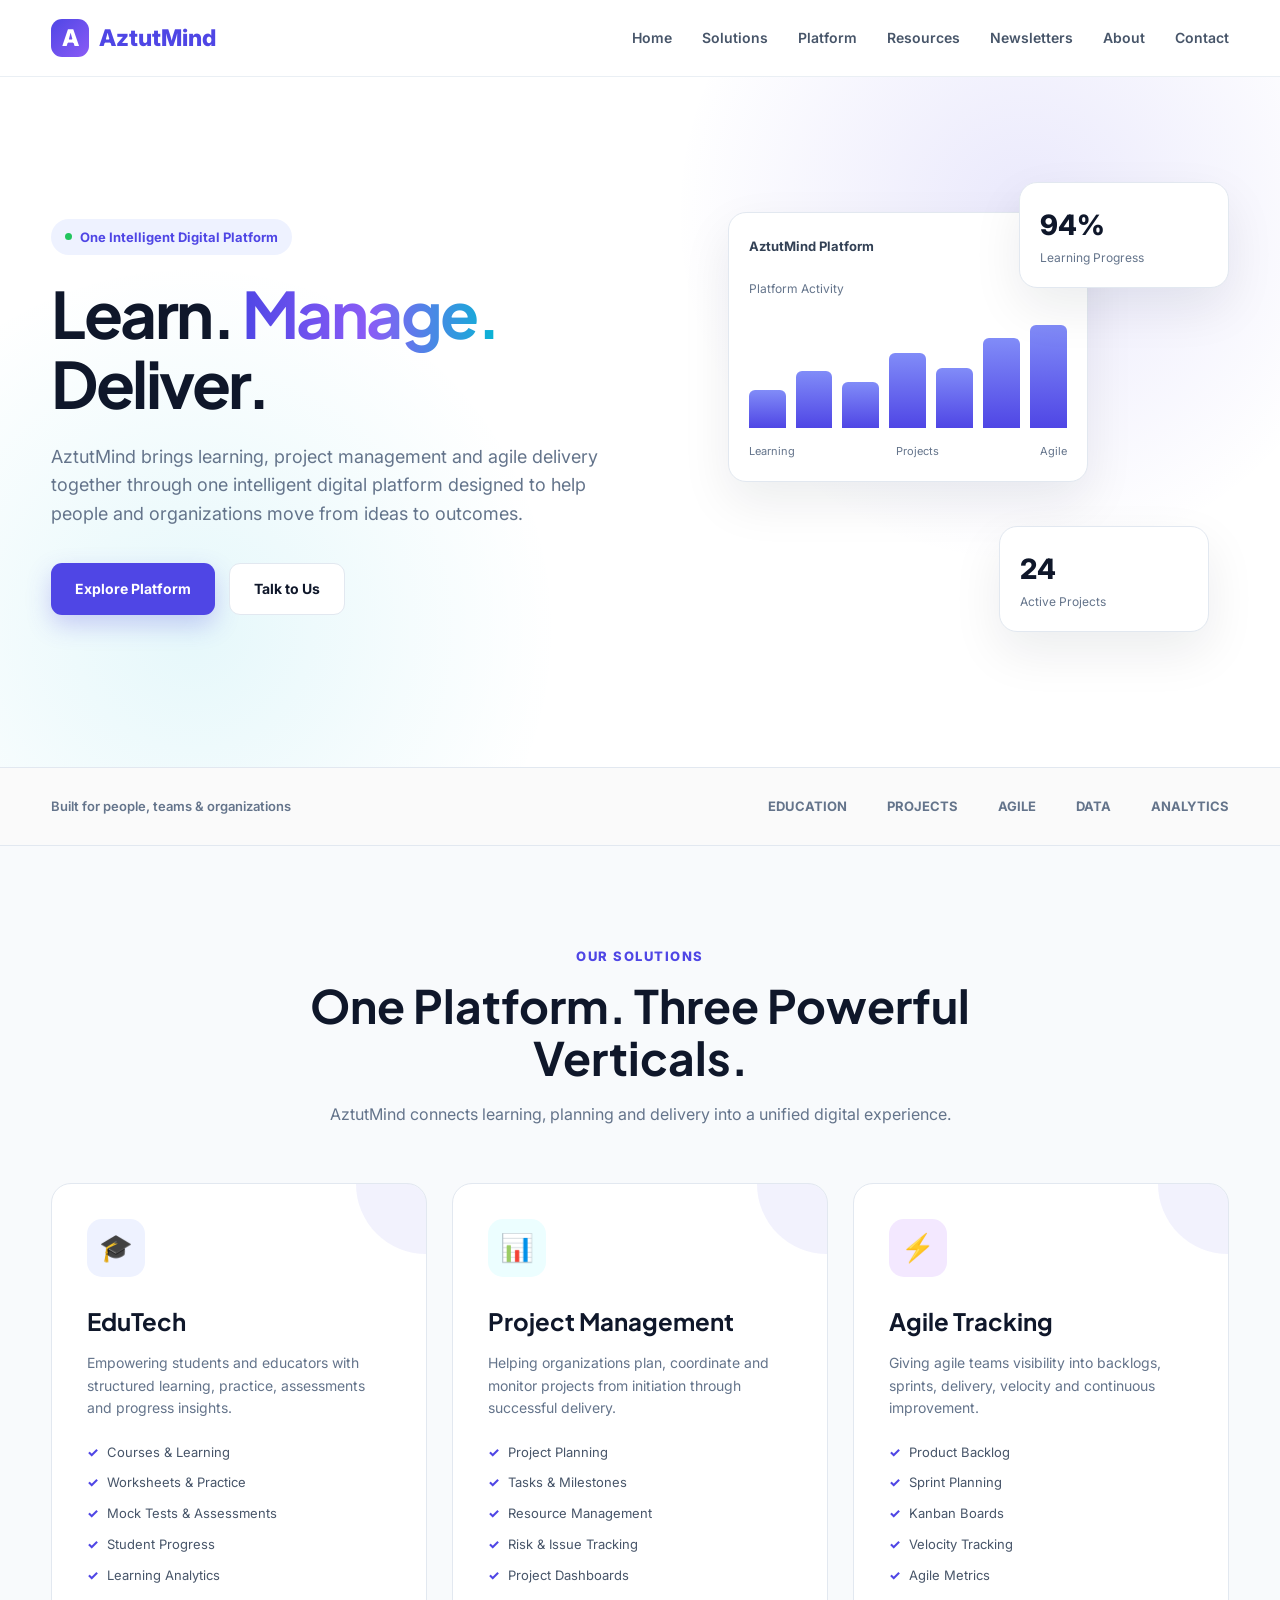
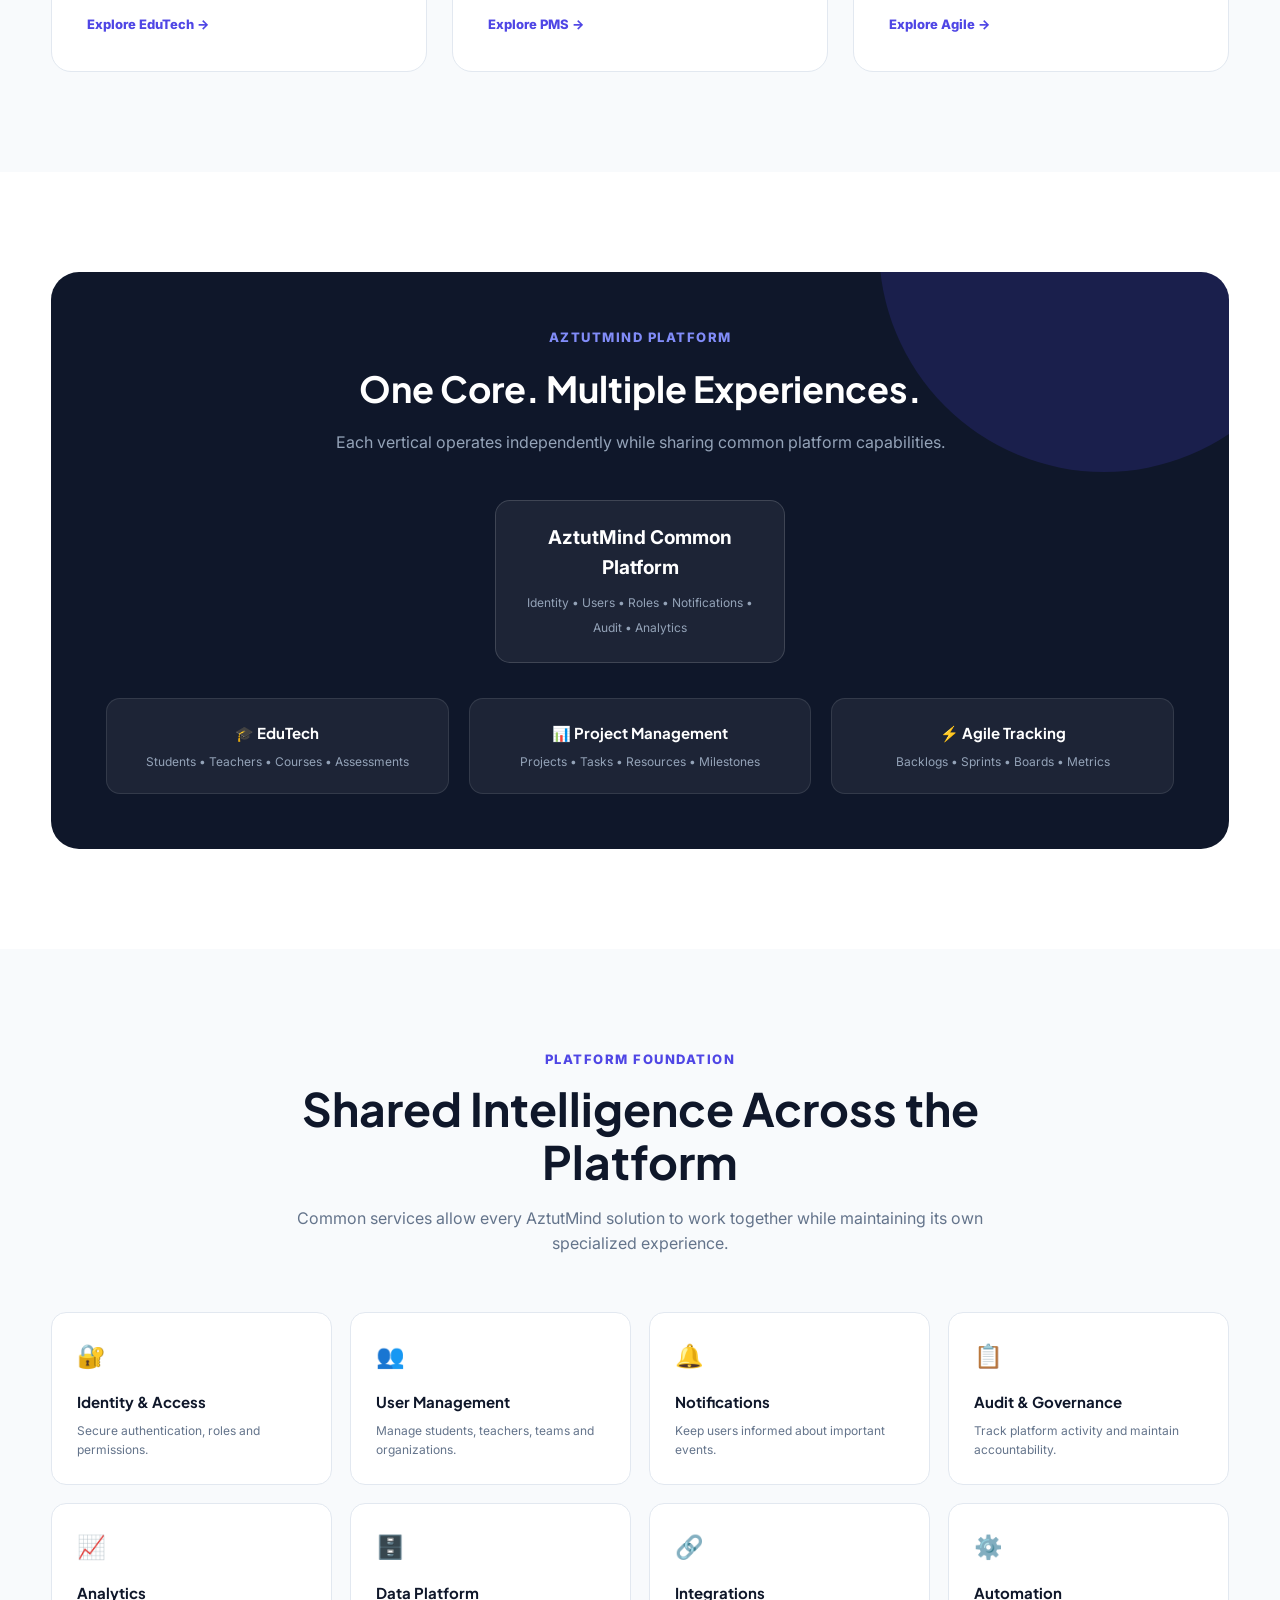
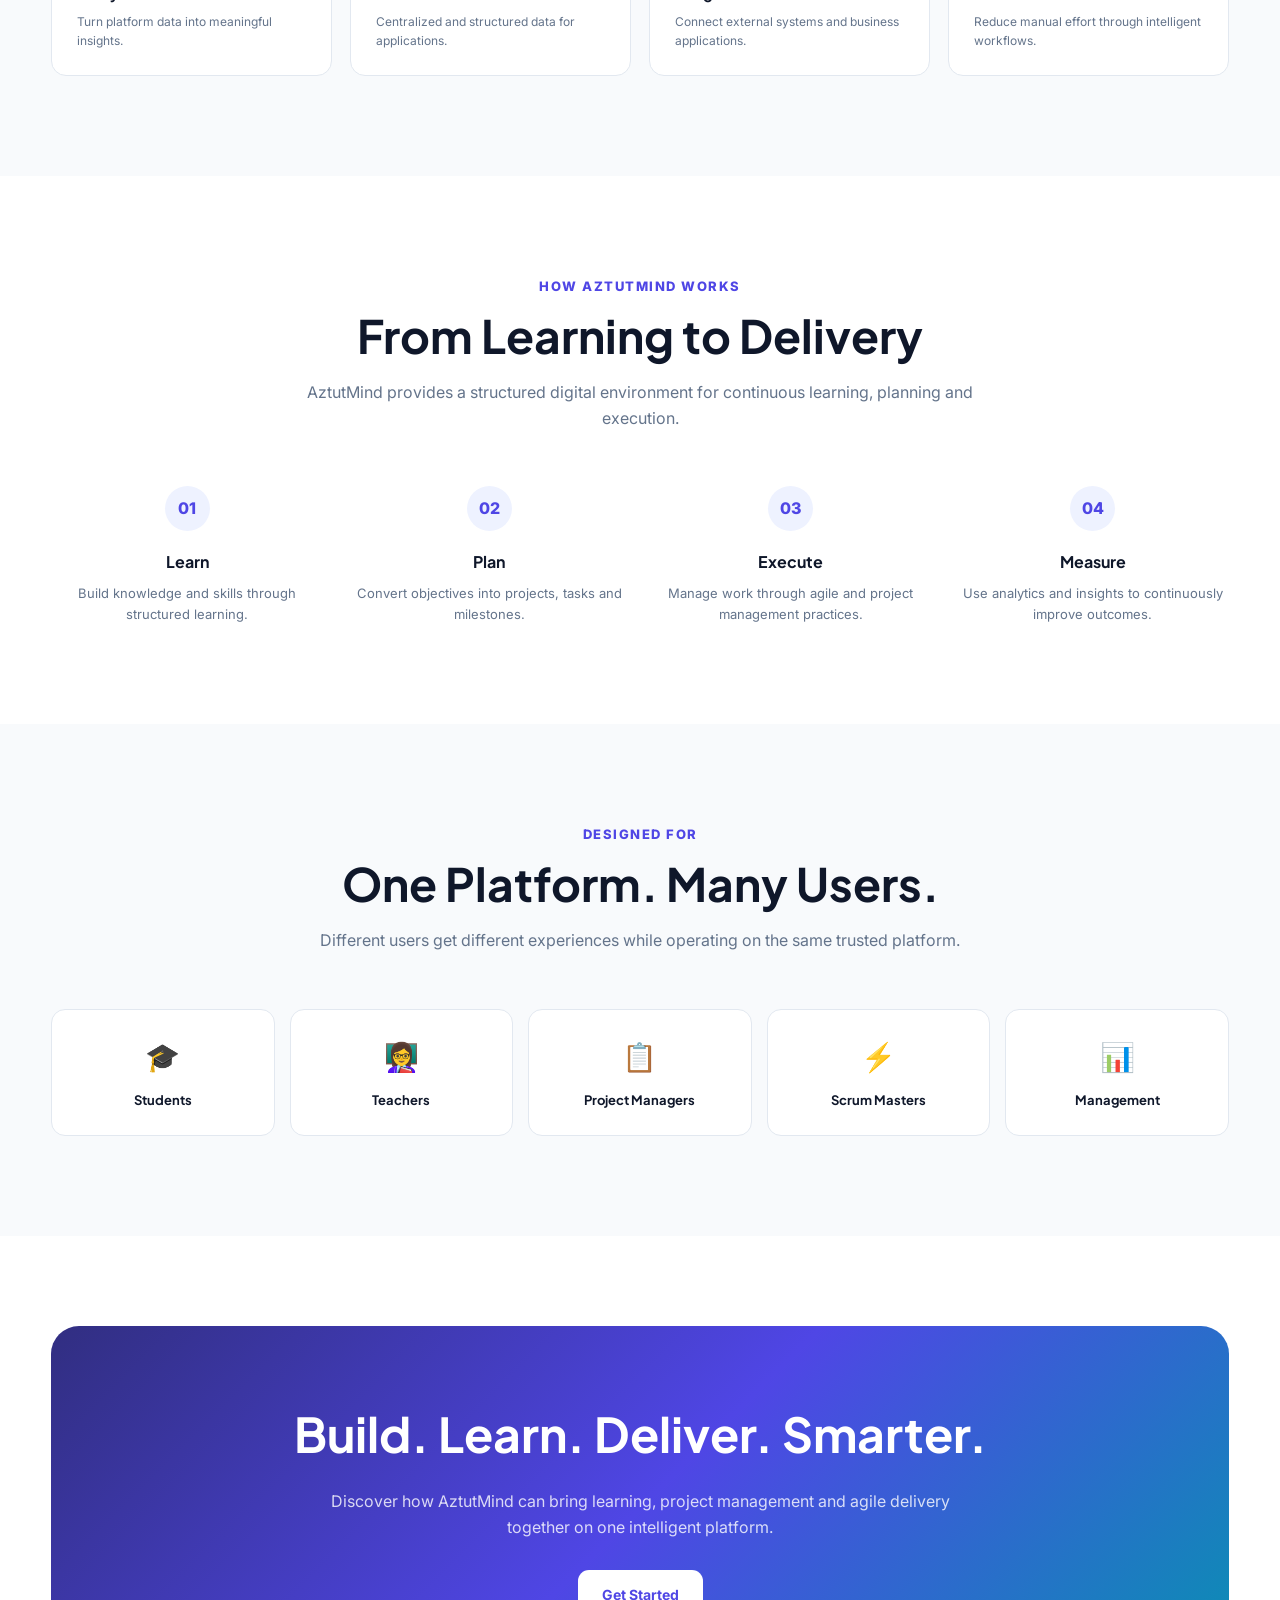
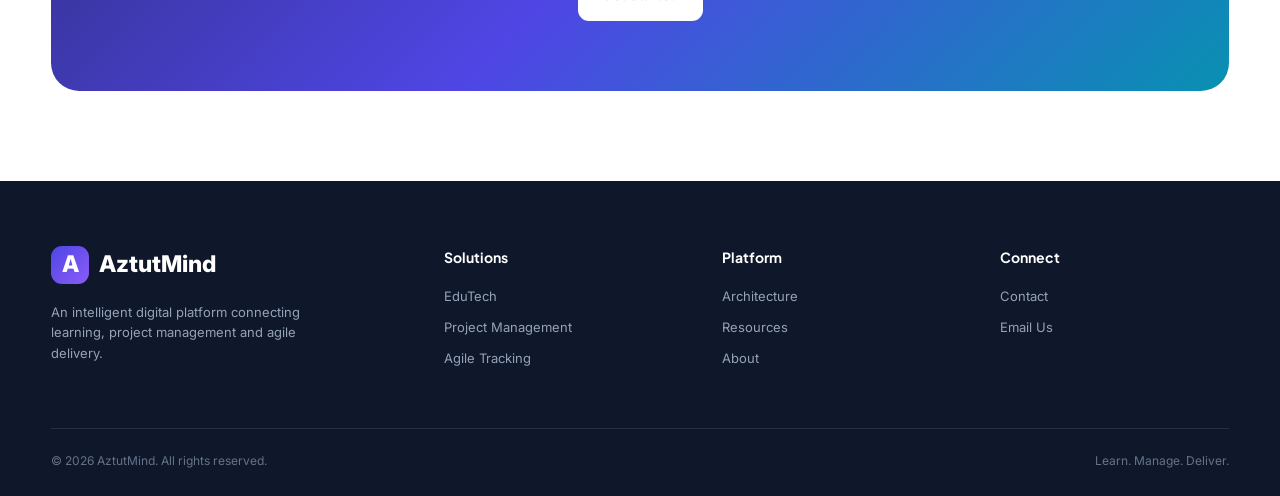
==== commit bf8c0761: "Update index.html" ====
--- a/index.html
+++ b/index.html
@@ -953,9 +953,11 @@
 
 <a href="#resources">Resources</a>
 
+<a href="www.nl.aztutmind.com">Newsletters</a>
+
 <a href="#about">About</a>
 
-<a href="#contact">Contact</a>
+<a href="https://forms.gle/kNW3dTP5tMWqkaGj6">Contact</a>
 
 </nav>
 
@@ -999,7 +1001,7 @@
     Explore Platform
 </a>
 
-<a href="#contact" class="btn btn-outline">
+<a href="https://forms.gle/kNW3dTP5tMWqkaGj6" class="btn btn-outline">
     Talk to Us
 </a>
 
@@ -1701,7 +1703,7 @@
 
 <h4>Connect</h4>
 
-<a href="#contact">Contact</a>
+<a href="https://forms.gle/kNW3dTP5tMWqkaGj6" >Contact</a>
 <a href="mailto:info@aztutmind.com">Email Us</a>
 
 </div>
